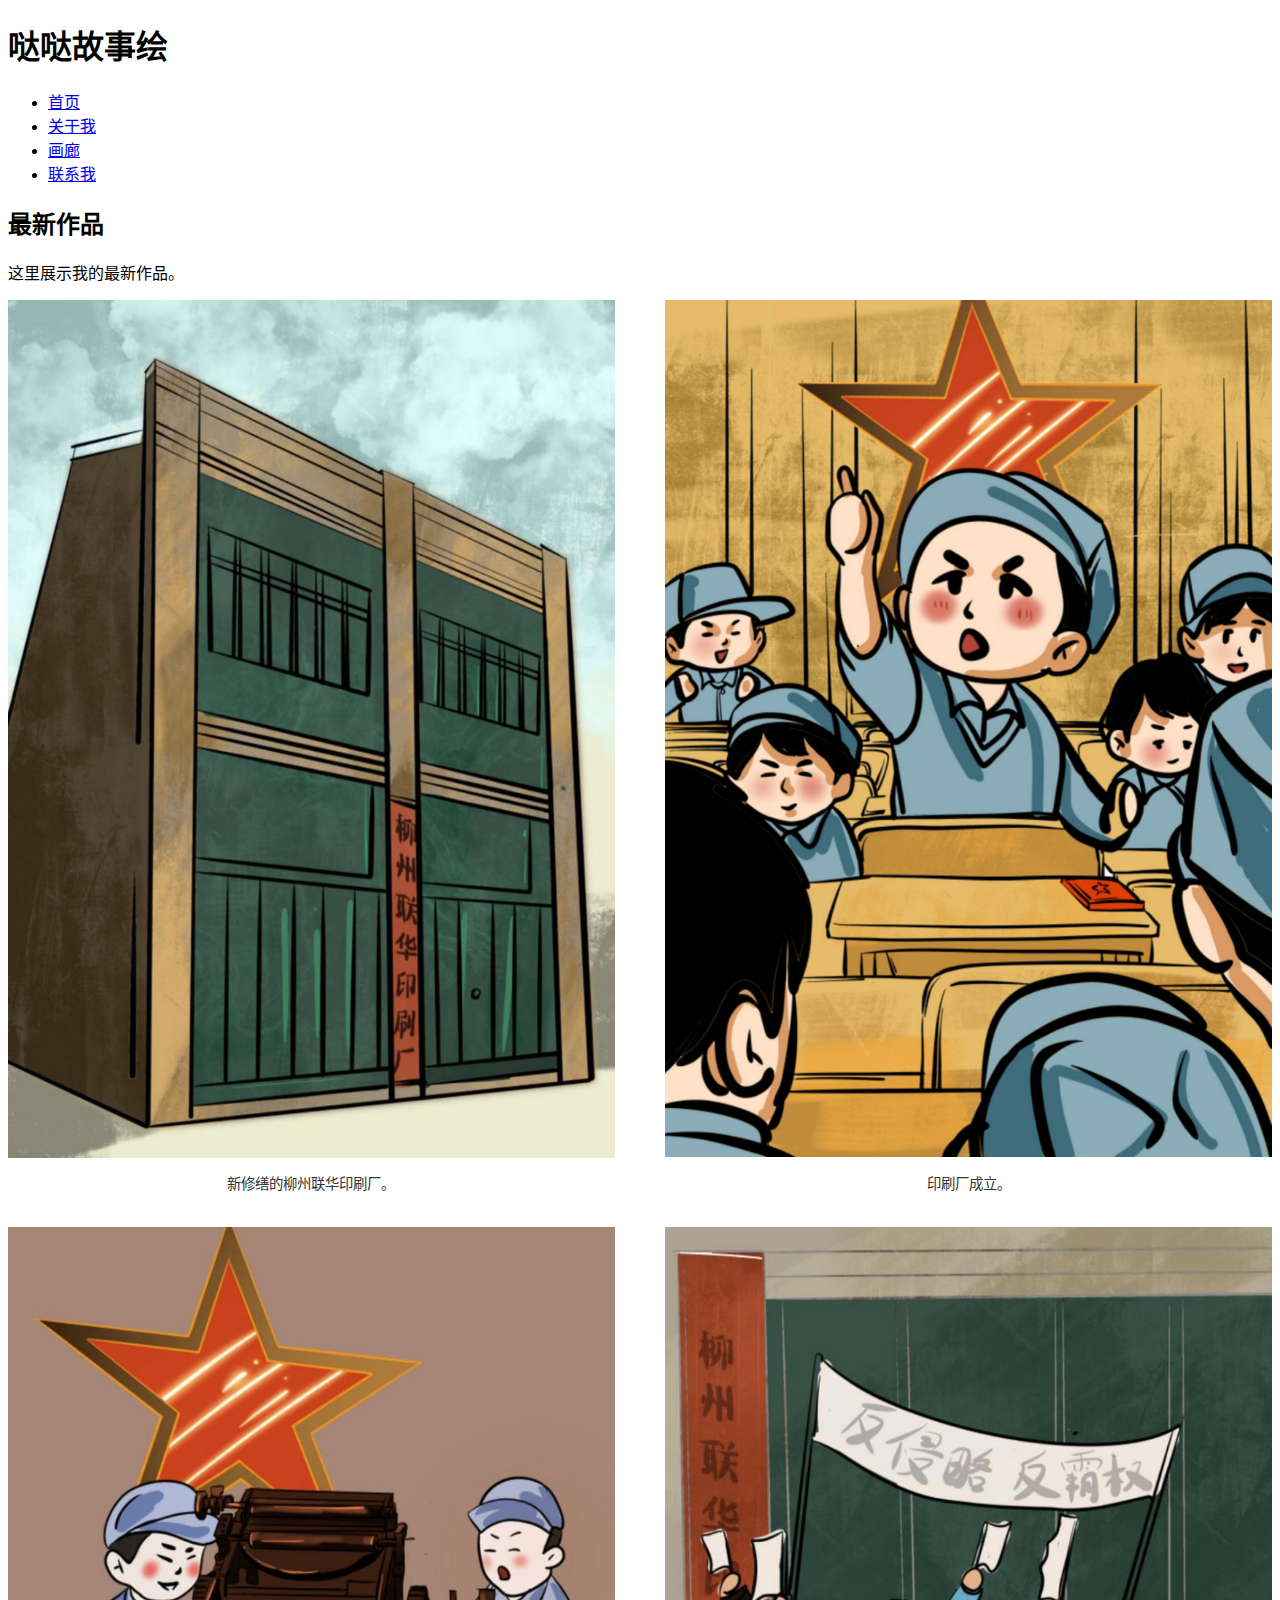
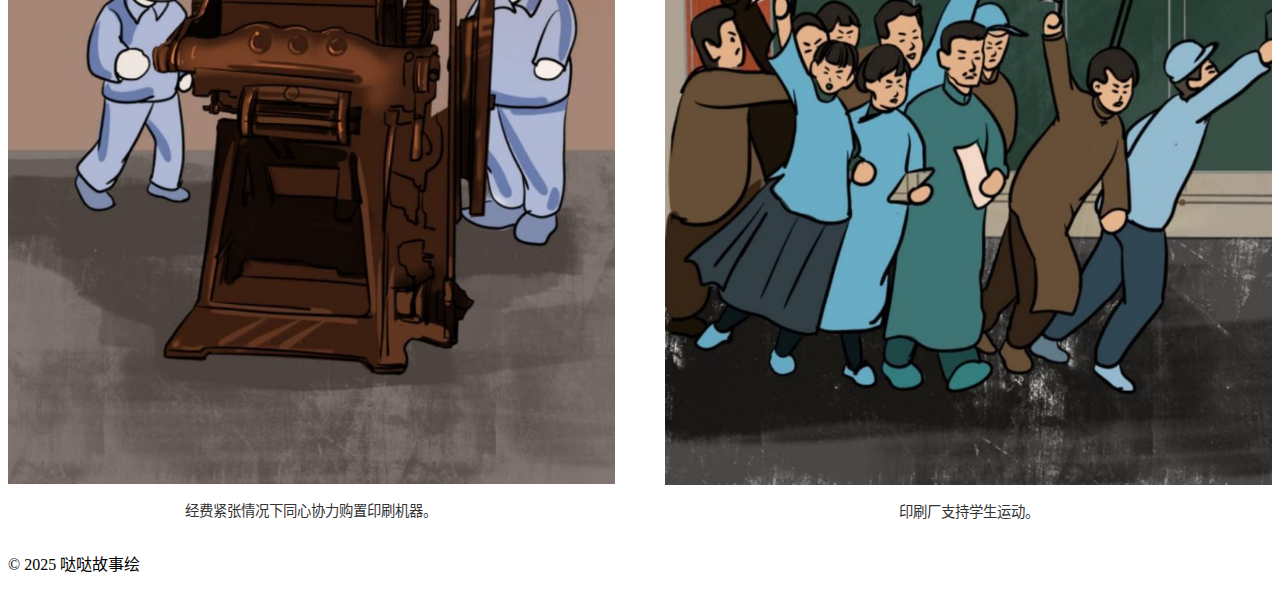
==== index.html @ 81250d8e "Update index.html" ====
<!DOCTYPE html>
<html lang="zh-CN">
<head>
    <meta charset="UTF-8">
    <meta name="viewport" content="width=device-width, initial-scale=1.0">
    <title>哒哒故事绘</title>
    <link rel="stylesheet" href="css/styles.css">
</head>
<body>
    <header>
        <h1>哒哒故事绘</h1>
        <nav>
            <ul>
                <li><a href="index.html">首页</a></li>
                <li><a href="about.html">关于我</a></li>
                <li><a href="gallery.html">画廊</a></li>
                <li><a href="contact.html">联系我</a></li>
            </ul>
        </nav>
    </header>
    <main>
        <section>
            <h2>最新作品</h2>
            <p>这里展示我的最新作品。</p>
            <div class="gallery">
                <div class="gallery-item">
                    <img src="images/图片1.jpg" alt="作品1">
                    <p>新修缮的柳州联华印刷厂。</p>
                </div>
                <div class="gallery-item">
                    <img src="images/图片2.png" alt="作品2">
                    <p>印刷厂成立。</p>
                </div>
                <div class="gallery-item">
                    <img src="images/图片3.jpg" alt="作品3">
                    <p>经费紧张情况下同心协力购置印刷机器。</p>
                </div>
                <div class="gallery-item">
                    <img src="images/图片4.jpg" alt="作品4">
                    <p>印刷厂支持学生运动。</p>
                </div>
            </div>
        </section>
    </main>
    <footer>
        <p>&copy; 2025 哒哒故事绘</p>
    </footer>
</body>
</html>
---- css/styles.css ----
/* 图片画廊布局 */
.gallery {
    display: flex;
    flex-wrap: wrap;
    justify-content: space-between;
    gap: 20px; /* 图片之间的间距 */
}

.gallery-item {
    width: 48%; /* 每个图片项占48%宽度，留出一些间距 */
    text-align: center; /* 文本居中对齐 */
}

.gallery-item img {
    width: 100%; /* 图片宽度自适应容器 */
    height: auto; /* 保持图片比例 */
    display: block;
    margin-bottom: 10px; /* 图片与介绍之间的间距 */
}

.gallery-item p {
    font-size: 0.9rem; /* 介绍文字大小 */
    color: #333; /* 介绍文字颜色 */
}
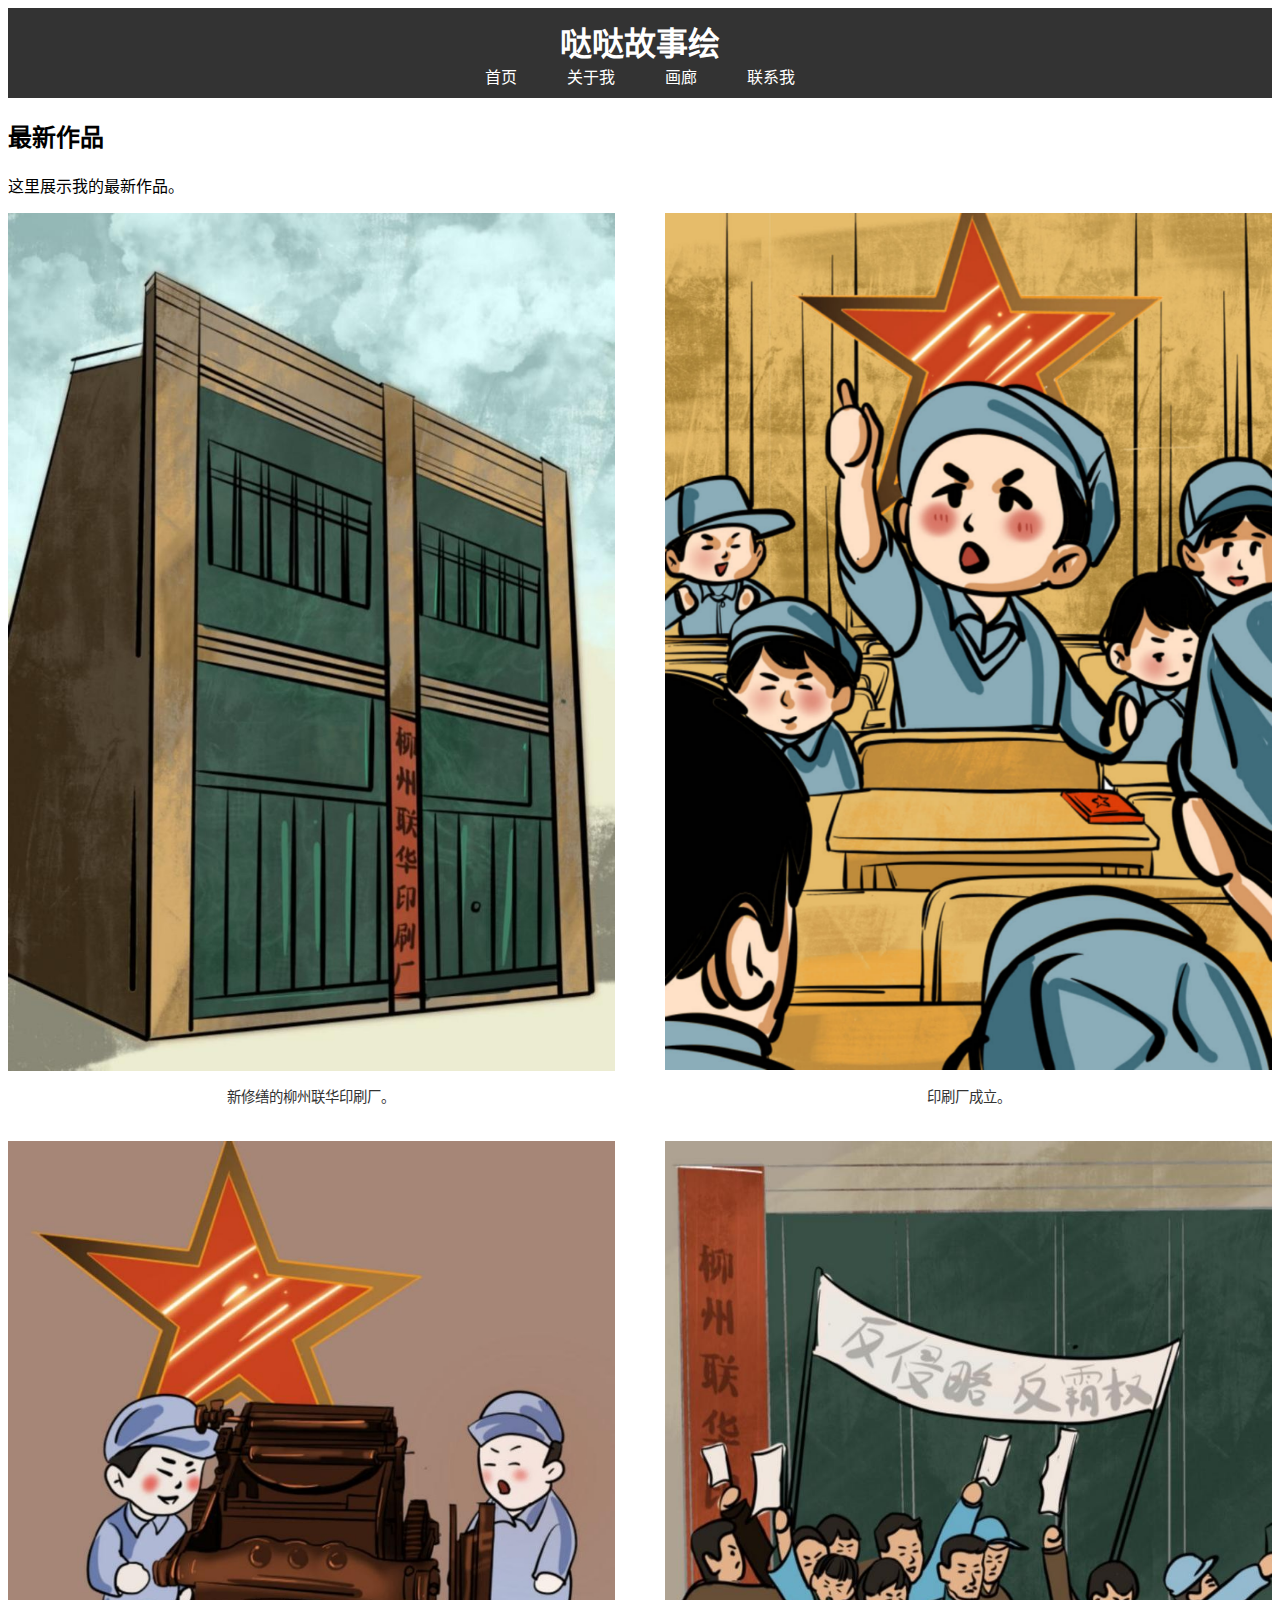
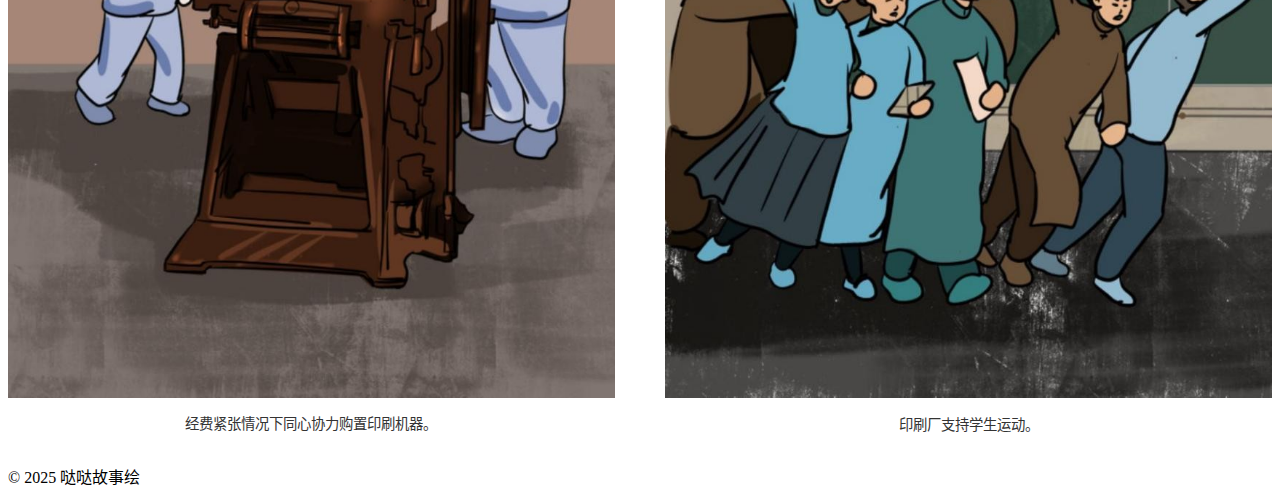
==== commit 4755404b: "Update index.html" ====
--- a/index.html
+++ b/index.html
@@ -8,15 +8,17 @@
 </head>
 <body>
     <header>
-        <h1>哒哒故事绘</h1>
-        <nav>
-            <ul>
-                <li><a href="index.html">首页</a></li>
-                <li><a href="about.html">关于我</a></li>
-                <li><a href="gallery.html">画廊</a></li>
-                <li><a href="contact.html">联系我</a></li>
-            </ul>
-        </nav>
+        <div class="container">
+            <h1>哒哒故事绘</h1>
+            <nav>
+                <ul>
+                    <li><a href="index.html">首页</a></li>
+                    <li><a href="about.html">关于我</a></li>
+                    <li><a href="gallery.html">画廊</a></li>
+                    <li><a href="contact.html">联系我</a></li>
+                </ul>
+            </nav>
+        </div>
     </header>
     <main>
         <section>
--- a/css/styles.css
+++ b/css/styles.css
@@ -1,24 +1,62 @@
-/* 图片画廊布局 */
+/* 导航栏美化 */
+header {
+    background-color: #333; /* 导航栏背景颜色 */
+    color: #fff; /* 文字颜色 */
+    padding: 10px 0;
+    text-align: center;
+}
+
+header h1 {
+    margin: 0;
+    font-size: 2rem; /* 标题字体大小 */
+}
+
+nav ul {
+    list-style: none; /* 去掉列表默认样式 */
+    padding: 0;
+    margin: 0;
+    display: flex;
+    justify-content: center; /* 水平居中 */
+    gap: 20px; /* 导航项之间的间距 */
+}
+
+nav ul li {
+    display: inline-block;
+}
+
+nav ul li a {
+    text-decoration: none; /* 去掉下划线 */
+    color: #fff; /* 导航文字颜色 */
+    font-size: 1rem; /* 导航文字大小 */
+    padding: 10px 15px; /* 内边距 */
+    transition: background-color 0.3s ease; /* 鼠标悬停效果 */
+}
+
+nav ul li a:hover {
+    background-color: #555; /* 鼠标悬停时的背景颜色 */
+}
+
+/* 图片画廊样式 */
 .gallery {
     display: flex;
     flex-wrap: wrap;
     justify-content: space-between;
-    gap: 20px; /* 图片之间的间距 */
+    gap: 20px;
 }
 
 .gallery-item {
-    width: 48%; /* 每个图片项占48%宽度，留出一些间距 */
-    text-align: center; /* 文本居中对齐 */
+    width: 48%;
+    text-align: center;
 }
 
 .gallery-item img {
-    width: 100%; /* 图片宽度自适应容器 */
-    height: auto; /* 保持图片比例 */
+    width: 100%;
+    height: auto;
     display: block;
-    margin-bottom: 10px; /* 图片与介绍之间的间距 */
+    margin-bottom: 10px;
 }
 
 .gallery-item p {
-    font-size: 0.9rem; /* 介绍文字大小 */
-    color: #333; /* 介绍文字颜色 */
+    font-size: 0.9rem;
+    color: #333;
 }
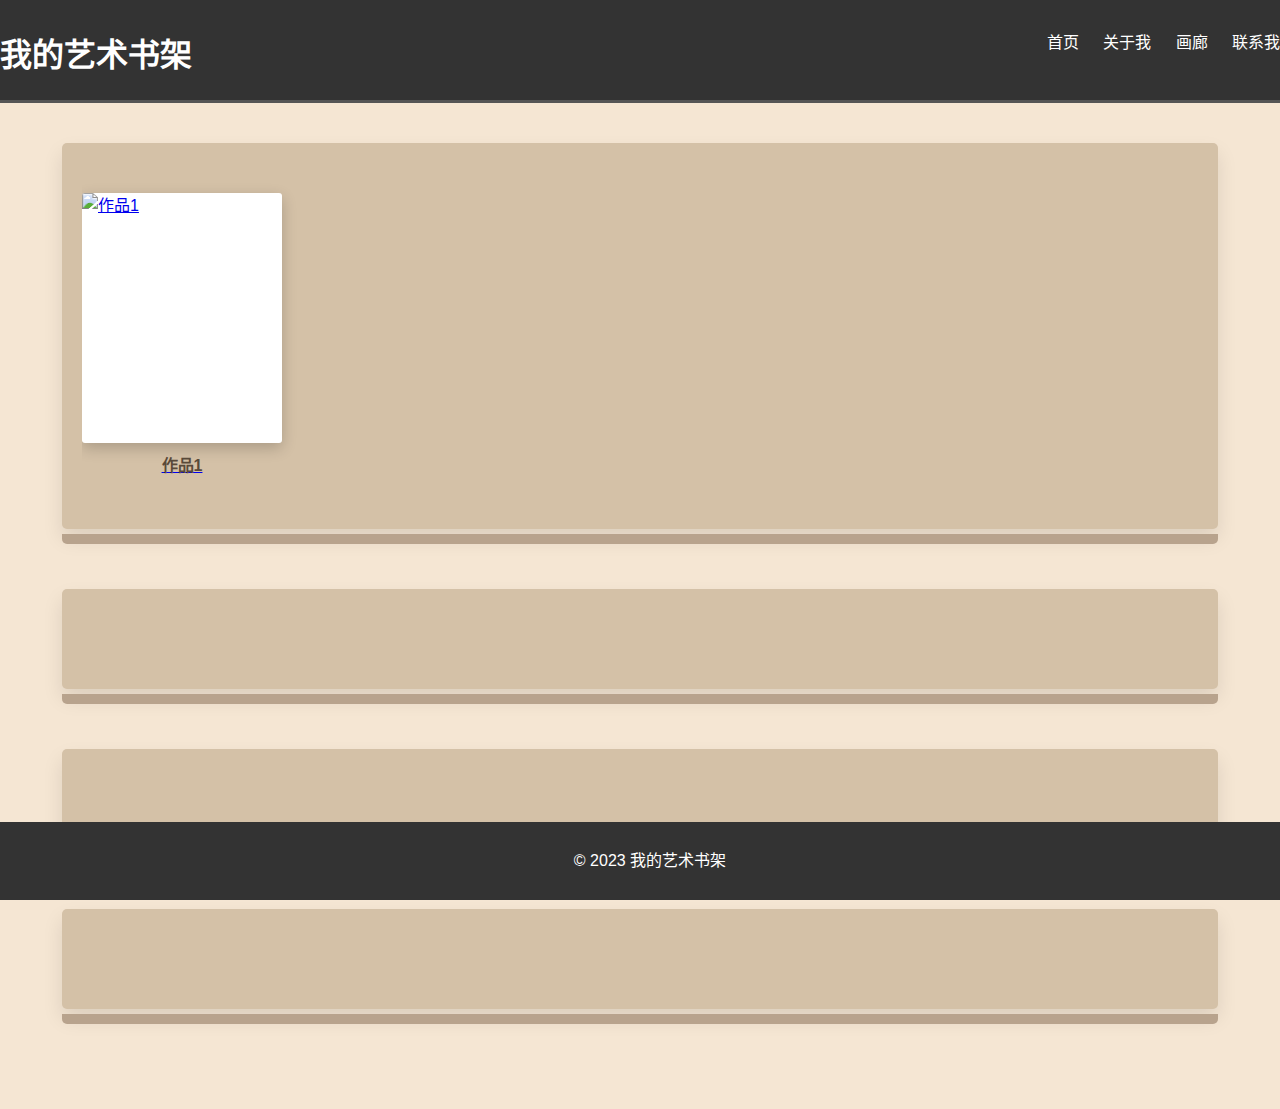
==== commit 707a92a5: "Update index.html" ====
--- a/index.html
+++ b/index.html
@@ -3,49 +3,139 @@
 <head>
     <meta charset="UTF-8">
     <meta name="viewport" content="width=device-width, initial-scale=1.0">
-    <title>哒哒故事绘</title>
+    <title>我的艺术书架</title>
     <link rel="stylesheet" href="css/styles.css">
+    <style>
+        /* 新增书架样式 */
+        .bookshelf {
+            background: #f5e6d3;
+            padding: 40px 20px;
+            min-height: 100vh;
+        }
+
+        .shelf {
+            position: relative;
+            margin: 0 auto 60px;
+            width: 90%;
+            padding: 30px 20px;
+            background: #d4c1a7;
+            border-radius: 5px;
+            box-shadow: 0 10px 20px rgba(0,0,0,0.1);
+        }
+
+        .shelf::after {
+            content: '';
+            position: absolute;
+            bottom: -15px;
+            left: 0;
+            width: 100%;
+            height: 10px;
+            background: #b8a38d;
+            border-radius: 0 0 5px 5px;
+        }
+
+        .book-row {
+            display: flex;
+            gap: 30px;
+            overflow-x: auto;
+            padding: 20px 0;
+        }
+
+        .book-item {
+            flex: 0 0 200px;
+            transition: transform 0.3s ease;
+            cursor: pointer;
+        }
+
+        .book-item:hover {
+            transform: translateY(-10px);
+        }
+
+        .book-cover {
+            width: 100%;
+            height: 250px;
+            background: #fff;
+            border-radius: 3px;
+            box-shadow: 0 5px 15px rgba(0,0,0,0.2);
+            overflow: hidden;
+            position: relative;
+        }
+
+        .book-cover img {
+            width: 100%;
+            height: 100%;
+            object-fit: cover;
+            transition: transform 0.3s ease;
+        }
+
+        .book-title {
+            text-align: center;
+            margin-top: 10px;
+            color: #5a4a3a;
+            font-weight: 600;
+        }
+
+        /* 导航栏保持不变 */
+        header {
+            position: relative;
+            z-index: 100;
+        }
+    </style>
 </head>
 <body>
     <header>
-        <div class="container">
-            <h1>哒哒故事绘</h1>
-            <nav>
-                <ul>
-                    <li><a href="index.html">首页</a></li>
-                    <li><a href="about.html">关于我</a></li>
-                    <li><a href="gallery.html">画廊</a></li>
-                    <li><a href="contact.html">联系我</a></li>
-                </ul>
-            </nav>
+        <h1>我的艺术书架</h1>
+        <nav>
+            <ul>
+                <li><a href="index.html">首页</a></li>
+                <li><a href="about.html">关于我</a></li>
+                <li><a href="gallery.html">画廊</a></li>
+                <li><a href="contact.html">联系我</a></li>
+            </ul>
+        </nav>
+    </header>
+    
+    <div class="bookshelf">
+        <!-- 第1层 -->
+        <div class="shelf">
+            <div class="book-row">
+                <!-- 重复这个book-item结构添加更多作品 -->
+                <div class="book-item">
+                    <a href="artwork1.html" target="_blank">
+                        <div class="book-cover">
+                            <img src="images/placeholder1.jpg" alt="作品1">
+                        </div>
+                        <div class="book-title">作品1</div>
+                    </a>
+                </div>
+                <!-- 添加更多作品 -->
+            </div>
         </div>
-    </header>
-    <main>
-        <section>
-            <h2>最新作品</h2>
-            <p>这里展示我的最新作品。</p>
-            <div class="gallery">
-                <div class="gallery-item">
-                    <img src="images/图片1.jpg" alt="作品1">
-                    <p>新修缮的柳州联华印刷厂。</p>
-                </div>
-                <div class="gallery-item">
-                    <img src="images/图片2.png" alt="作品2">
-                    <p>印刷厂成立。</p>
-                </div>
-                <div class="gallery-item">
-                    <img src="images/图片3.jpg" alt="作品3">
-                    <p>经费紧张情况下同心协力购置印刷机器。</p>
-                </div>
-                <div class="gallery-item">
-                    <img src="images/图片4.jpg" alt="作品4">
-                    <p>印刷厂支持学生运动。</p>
-                </div>
+
+        <!-- 第2层 -->
+        <div class="shelf">
+            <div class="book-row">
+                <!-- 内容结构同上 -->
             </div>
-        </section>
-    </main>
+        </div>
+
+        <!-- 第3层 -->
+        <div class="shelf">
+            <div class="book-row">
+                <!-- 内容结构同上 -->
+            </div>
+        </div>
+
+        <!-- 第4层 -->
+        <div class="shelf">
+            <div class="book-row">
+                <!-- 内容结构同上 -->
+            </div>
+        </div>
+    </div>
+
     <footer>
-        <p>&copy; 2025 哒哒故事绘</p>
+        <p>&copy; 2023 我的艺术书架</p>
     </footer>
 </body>
 </html>
--- a/css/styles.css
+++ b/css/styles.css
@@ -1,39 +1,54 @@
-/* 导航栏美化 */
+/* 全局样式 */
+body {
+    font-family: Arial, sans-serif;
+    margin: 0;
+    padding: 0;
+    line-height: 1.6;
+}
+
+.container {
+    width: 80%;
+    margin: auto;
+    overflow: hidden;
+}
+
 header {
-    background-color: #333; /* 导航栏背景颜色 */
-    color: #fff; /* 文字颜色 */
-    padding: 10px 0;
-    text-align: center;
+    background: #333;
+    color: #fff;
+    padding-top: 30px;
+    min-height: 70px;
+    border-bottom: #555 3px solid;
 }
 
 header h1 {
+    float: left;
     margin: 0;
-    font-size: 2rem; /* 标题字体大小 */
 }
 
-nav ul {
-    list-style: none; /* 去掉列表默认样式 */
-    padding: 0;
-    margin: 0;
-    display: flex;
-    justify-content: center; /* 水平居中 */
-    gap: 20px; /* 导航项之间的间距 */
+header nav {
+    float: right;
 }
 
-nav ul li {
-    display: inline-block;
+header nav ul {
+    list-style: none;
+    margin: 0;
+    padding: 0;
 }
 
-nav ul li a {
-    text-decoration: none; /* 去掉下划线 */
-    color: #fff; /* 导航文字颜色 */
-    font-size: 1rem; /* 导航文字大小 */
-    padding: 10px 15px; /* 内边距 */
-    transition: background-color 0.3s ease; /* 鼠标悬停效果 */
+header nav ul li {
+    display: inline-block;
+    margin-left: 20px;
 }
 
-nav ul li a:hover {
-    background-color: #555; /* 鼠标悬停时的背景颜色 */
+header nav ul li a {
+    color: #fff;
+    text-decoration: none;
+    text-transform: uppercase;
+    font-size: 16px;
+}
+
+header nav ul li a:hover {
+    color: #ccc;
 }
 
 /* 图片画廊样式 */
@@ -42,6 +57,7 @@
     flex-wrap: wrap;
     justify-content: space-between;
     gap: 20px;
+    padding: 20px;
 }
 
 .gallery-item {
@@ -60,3 +76,14 @@
     font-size: 0.9rem;
     color: #333;
 }
+
+/* 页脚样式 */
+footer {
+    background: #333;
+    color: #fff;
+    text-align: center;
+    padding: 10px;
+    position: fixed;
+    width: 100%;
+    bottom: 0;
+}
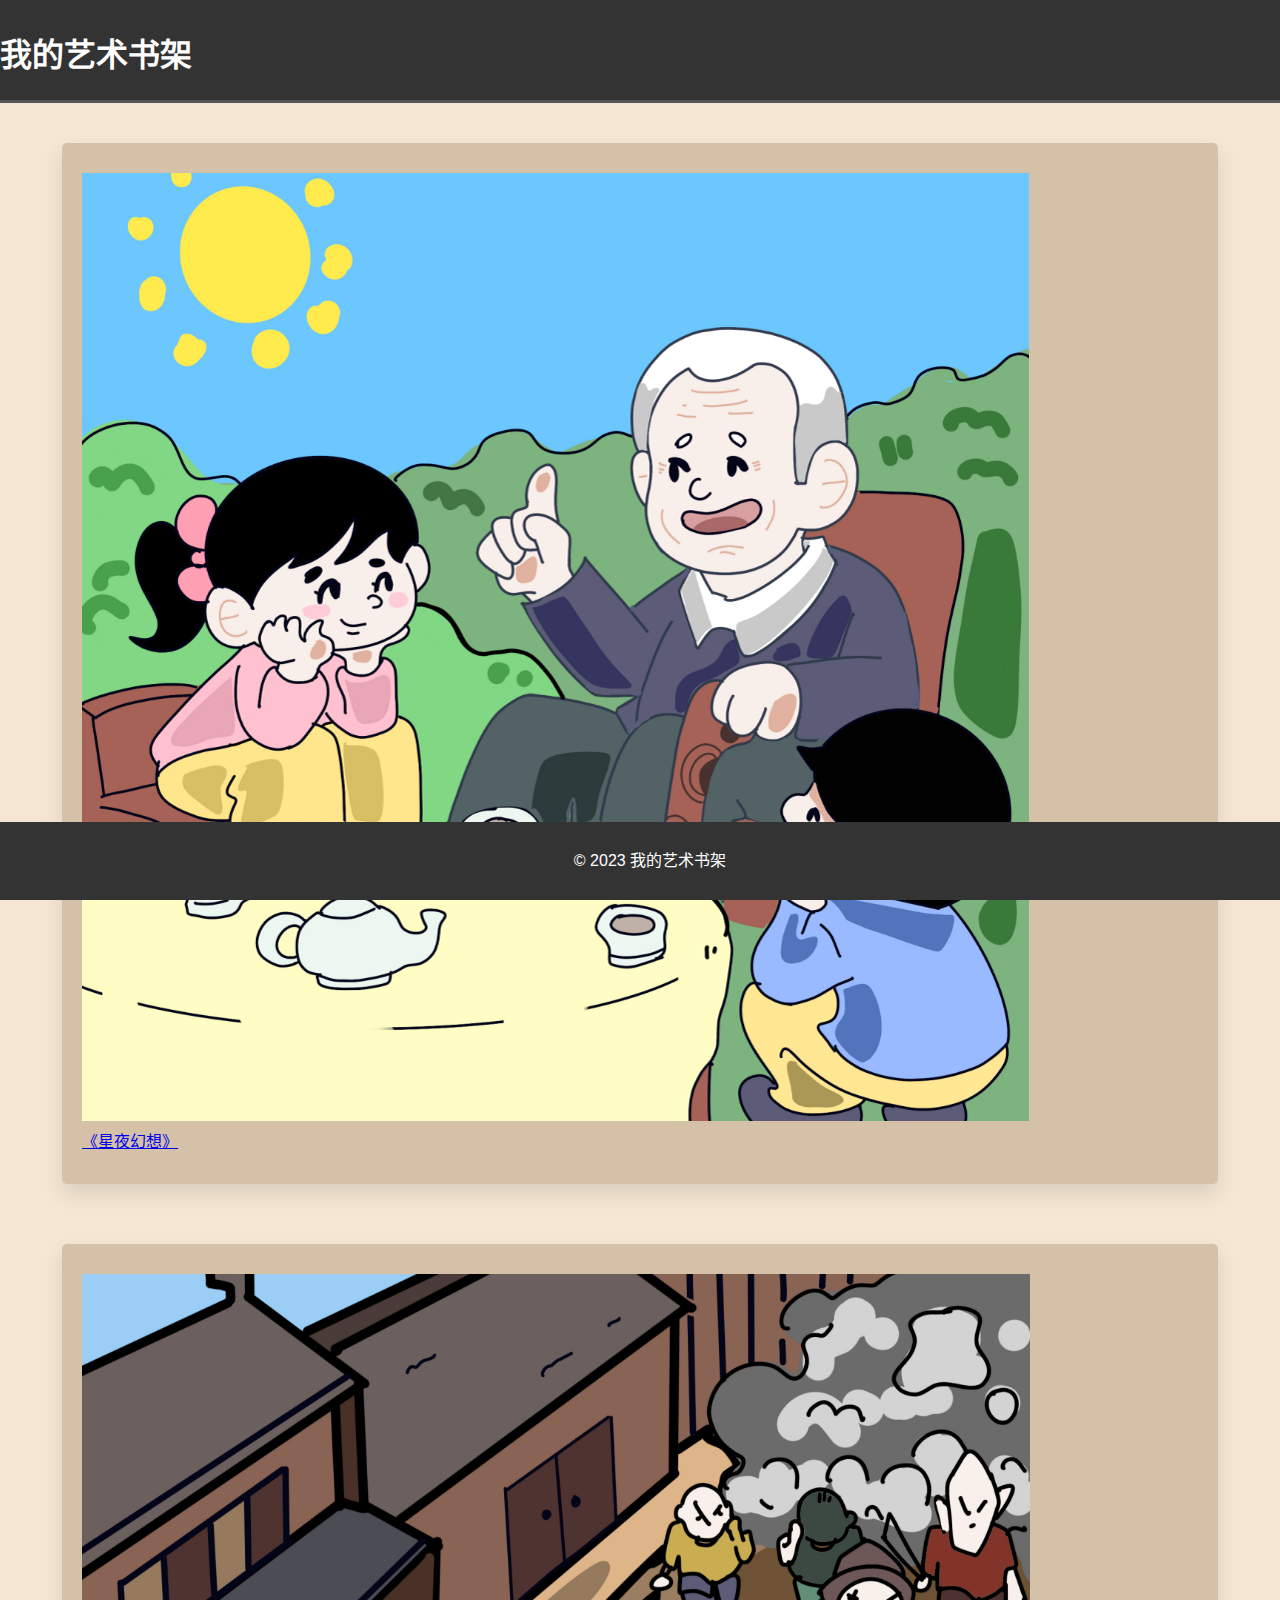
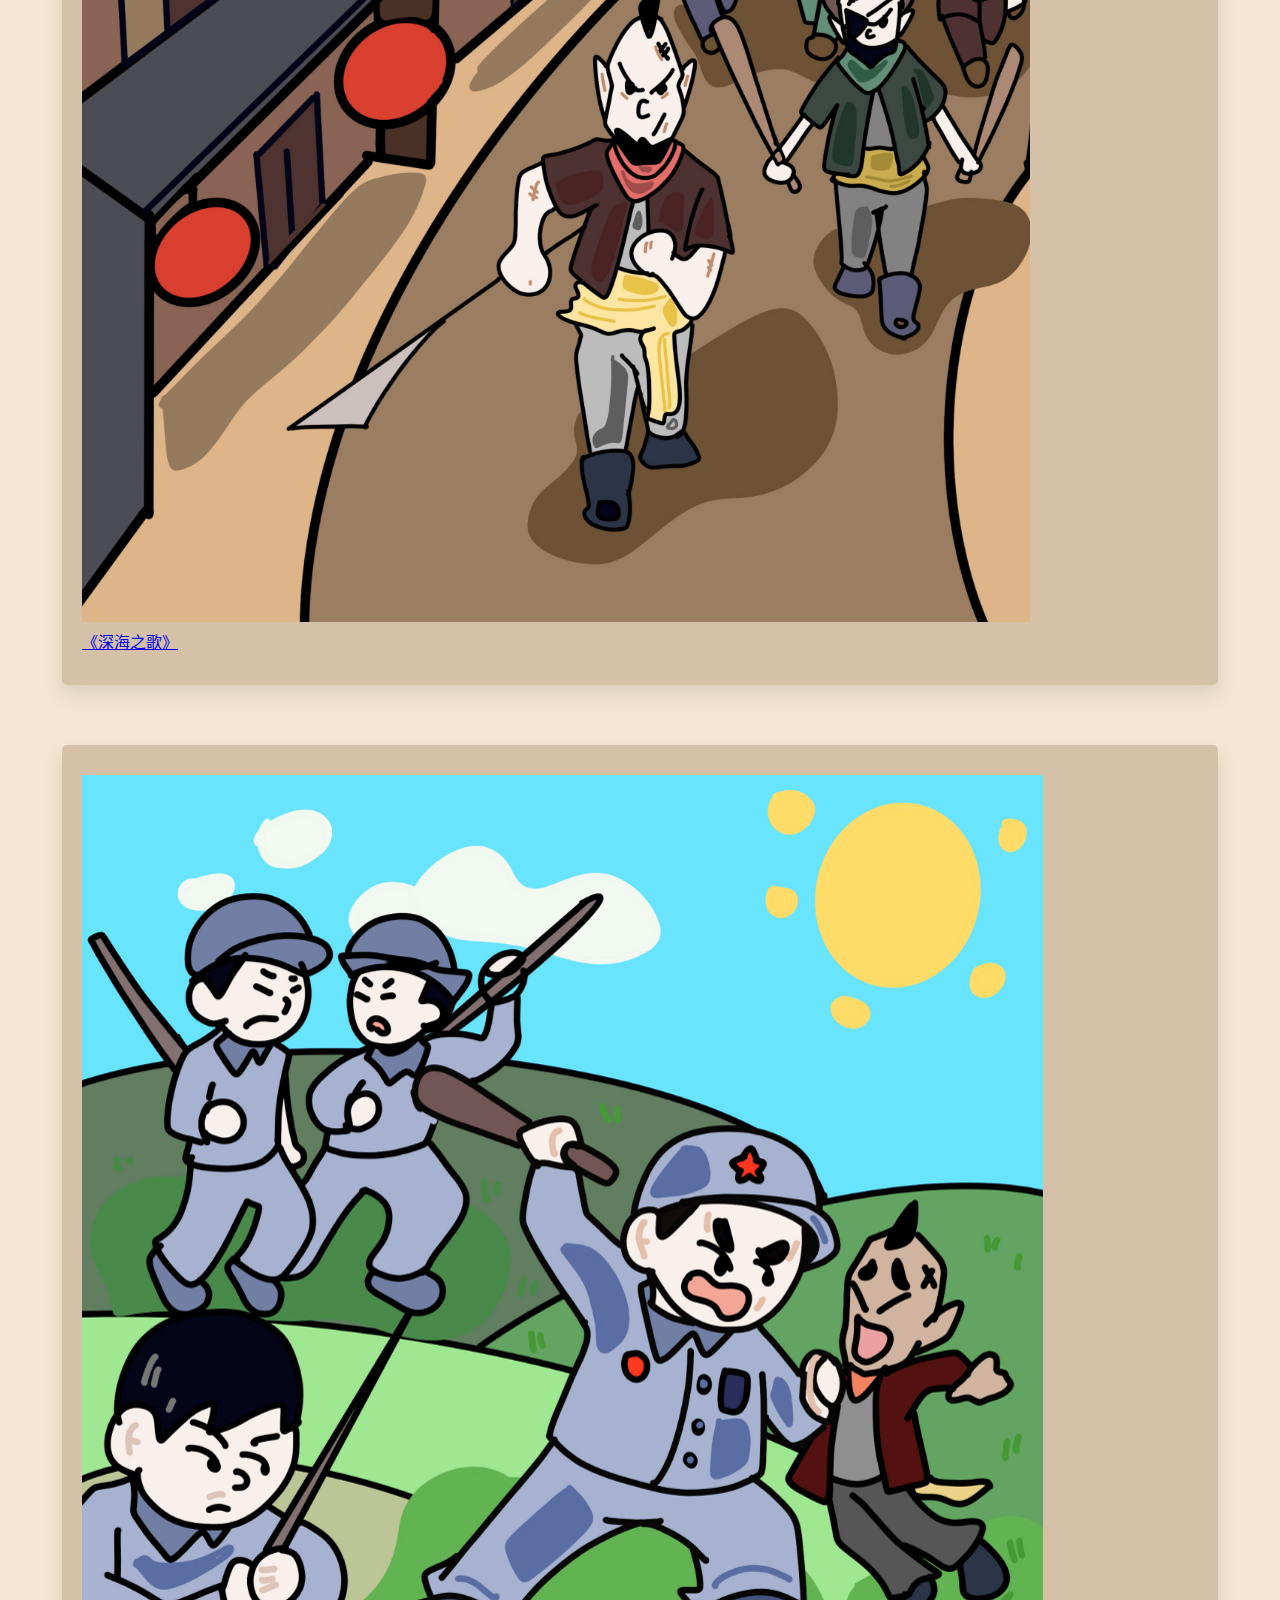
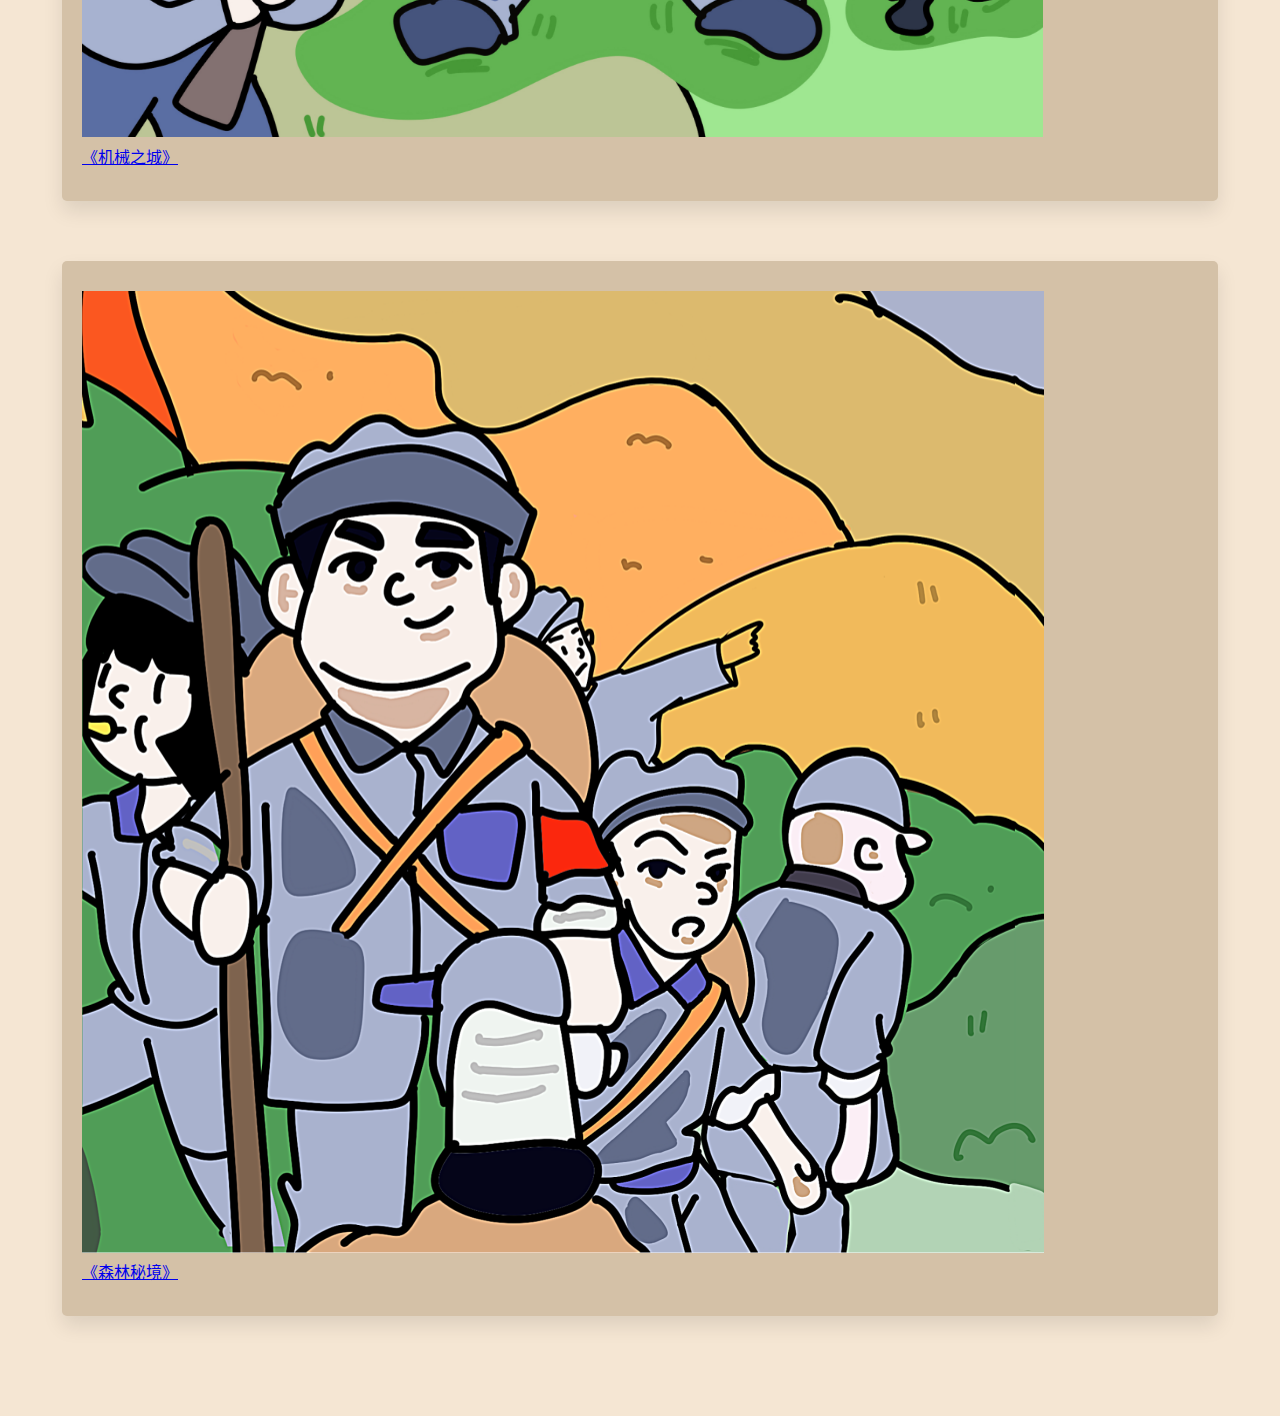
==== commit 4d56b378: "Update index.html" ====
--- a/index.html
+++ b/index.html
@@ -6,130 +6,73 @@
     <title>我的艺术书架</title>
     <link rel="stylesheet" href="css/styles.css">
     <style>
-        /* 新增书架样式 */
-        .bookshelf {
-            background: #f5e6d3;
-            padding: 40px 20px;
-            min-height: 100vh;
-        }
-
-        .shelf {
-            position: relative;
-            margin: 0 auto 60px;
-            width: 90%;
-            padding: 30px 20px;
-            background: #d4c1a7;
-            border-radius: 5px;
-            box-shadow: 0 10px 20px rgba(0,0,0,0.1);
-        }
-
-        .shelf::after {
-            content: '';
-            position: absolute;
-            bottom: -15px;
-            left: 0;
-            width: 100%;
-            height: 10px;
-            background: #b8a38d;
-            border-radius: 0 0 5px 5px;
-        }
-
-        .book-row {
-            display: flex;
-            gap: 30px;
-            overflow-x: auto;
-            padding: 20px 0;
-        }
-
-        .book-item {
-            flex: 0 0 200px;
-            transition: transform 0.3s ease;
-            cursor: pointer;
-        }
-
-        .book-item:hover {
-            transform: translateY(-10px);
-        }
-
-        .book-cover {
-            width: 100%;
-            height: 250px;
-            background: #fff;
-            border-radius: 3px;
-            box-shadow: 0 5px 15px rgba(0,0,0,0.2);
-            overflow: hidden;
-            position: relative;
-        }
-
-        .book-cover img {
-            width: 100%;
-            height: 100%;
-            object-fit: cover;
-            transition: transform 0.3s ease;
-        }
-
-        .book-title {
-            text-align: center;
-            margin-top: 10px;
-            color: #5a4a3a;
-            font-weight: 600;
-        }
-
-        /* 导航栏保持不变 */
-        header {
-            position: relative;
-            z-index: 100;
-        }
+        /* 书架样式保持不变 */
+        .bookshelf { background: #f5e6d3; padding: 40px 20px; min-height: 100vh; }
+        .shelf { position: relative; margin: 0 auto 60px; width: 90%; padding: 30px 20px;
+                background: #d4c1a7; border-radius: 5px; box-shadow: 0 10px 20px rgba(0,0,0,0.1); }
+        /* 其他样式保持不变... */
     </style>
 </head>
 <body>
     <header>
         <h1>我的艺术书架</h1>
-        <nav>
-            <ul>
-                <li><a href="index.html">首页</a></li>
-                <li><a href="about.html">关于我</a></li>
-                <li><a href="gallery.html">画廊</a></li>
-                <li><a href="contact.html">联系我</a></li>
-            </ul>
-        </nav>
+        <nav><!-- 导航栏保持不变 --></nav>
     </header>
     
     <div class="bookshelf">
-        <!-- 第1层 -->
+        <!-- 第1层 - 作品001 -->
         <div class="shelf">
             <div class="book-row">
-                <!-- 重复这个book-item结构添加更多作品 -->
                 <div class="book-item">
-                    <a href="artwork1.html" target="_blank">
+                    <a href="artwork-001.html" target="_blank">
                         <div class="book-cover">
-                            <img src="images/placeholder1.jpg" alt="作品1">
+                            <img src="images/001.png" alt="作品001">
                         </div>
-                        <div class="book-title">作品1</div>
+                        <div class="book-title">《星夜幻想》</div>
                     </a>
                 </div>
-                <!-- 添加更多作品 -->
             </div>
         </div>
 
-        <!-- 第2层 -->
+        <!-- 第2层 - 作品002 -->
         <div class="shelf">
             <div class="book-row">
-                <!-- 内容结构同上 -->
+                <div class="book-item">
+                    <a href="artwork-002.html" target="_blank">
+                        <div class="book-cover">
+                            <img src="images/002.png" alt="作品002">
+                        </div>
+                        <div class="book-title">《深海之歌》</div>
+                    </a>
+                </div>
             </div>
         </div>
 
-        <!-- 第3层 -->
+        <!-- 第3层 - 作品003 -->
         <div class="shelf">
             <div class="book-row">
-                <!-- 内容结构同上 -->
+                <div class="book-item">
+                    <a href="artwork-003.html" target="_blank">
+                        <div class="book-cover">
+                            <img src="images/003.png" alt="作品003">
+                        </div>
+                        <div class="book-title">《机械之城》</div>
+                    </a>
+                </div>
             </div>
         </div>
 
-        <!-- 第4层 -->
+        <!-- 第4层 - 作品004 -->
         <div class="shelf">
             <div class="book-row">
-                <!-- 内容结构同上 -->
+                <div class="book-item">
+                    <a href="artwork-004.html" target="_blank">
+                        <div class="book-cover">
+                            <img src="images/004.png" alt="作品004">
+                        </div>
+                        <div class="book-title">《森林秘境》</div>
+                    </a>
+                </div>
             </div>
         </div>
     </div>
--- a/css/styles.css
+++ b/css/styles.css
@@ -87,3 +87,19 @@
     width: 100%;
     bottom: 0;
 }
+/* 基础样式增强 */
+body {
+    background: #f5f0eb;
+    margin: 0;
+    font-family: 'Microsoft YaHei', sans-serif;
+}
+
+.book-row::-webkit-scrollbar {
+    height: 8px;
+    background: rgba(0,0,0,0.1);
+}
+
+.book-row::-webkit-scrollbar-thumb {
+    background: #b8a38d;
+    border-radius: 4px;
+}
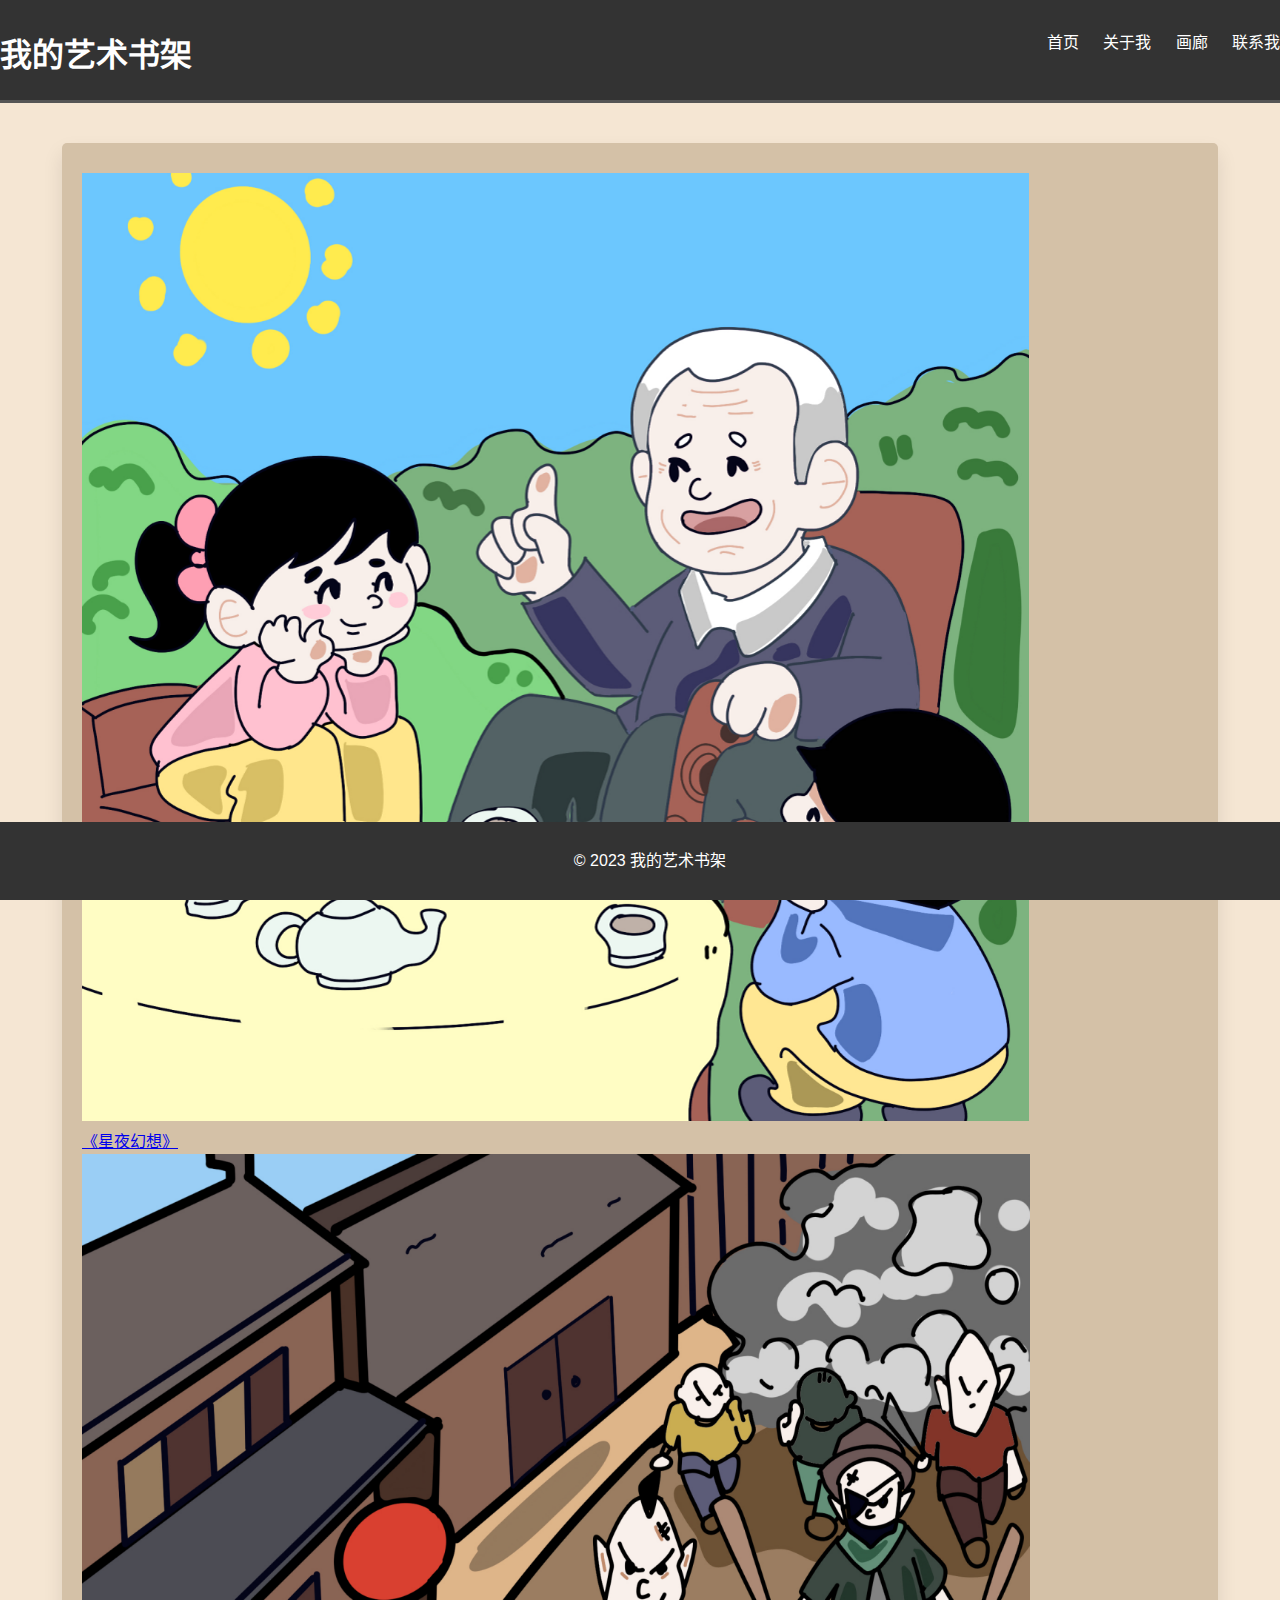
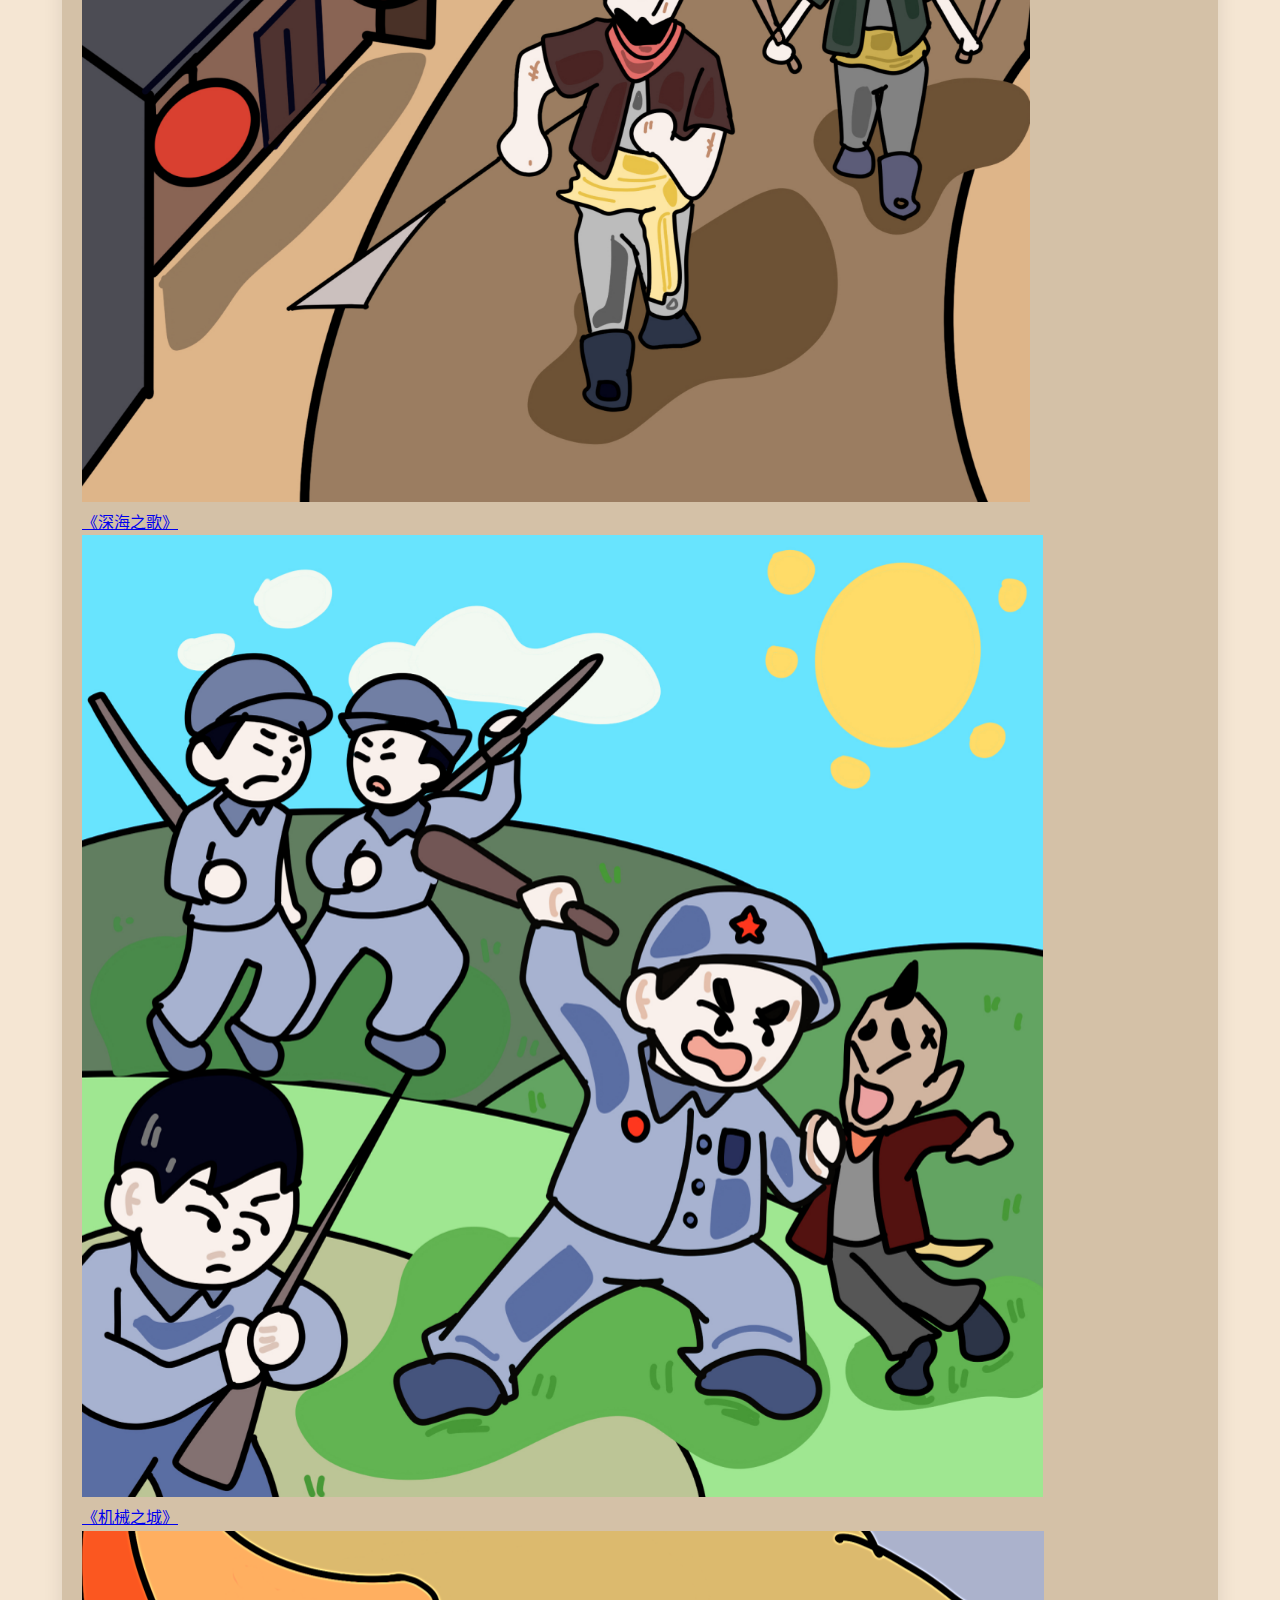
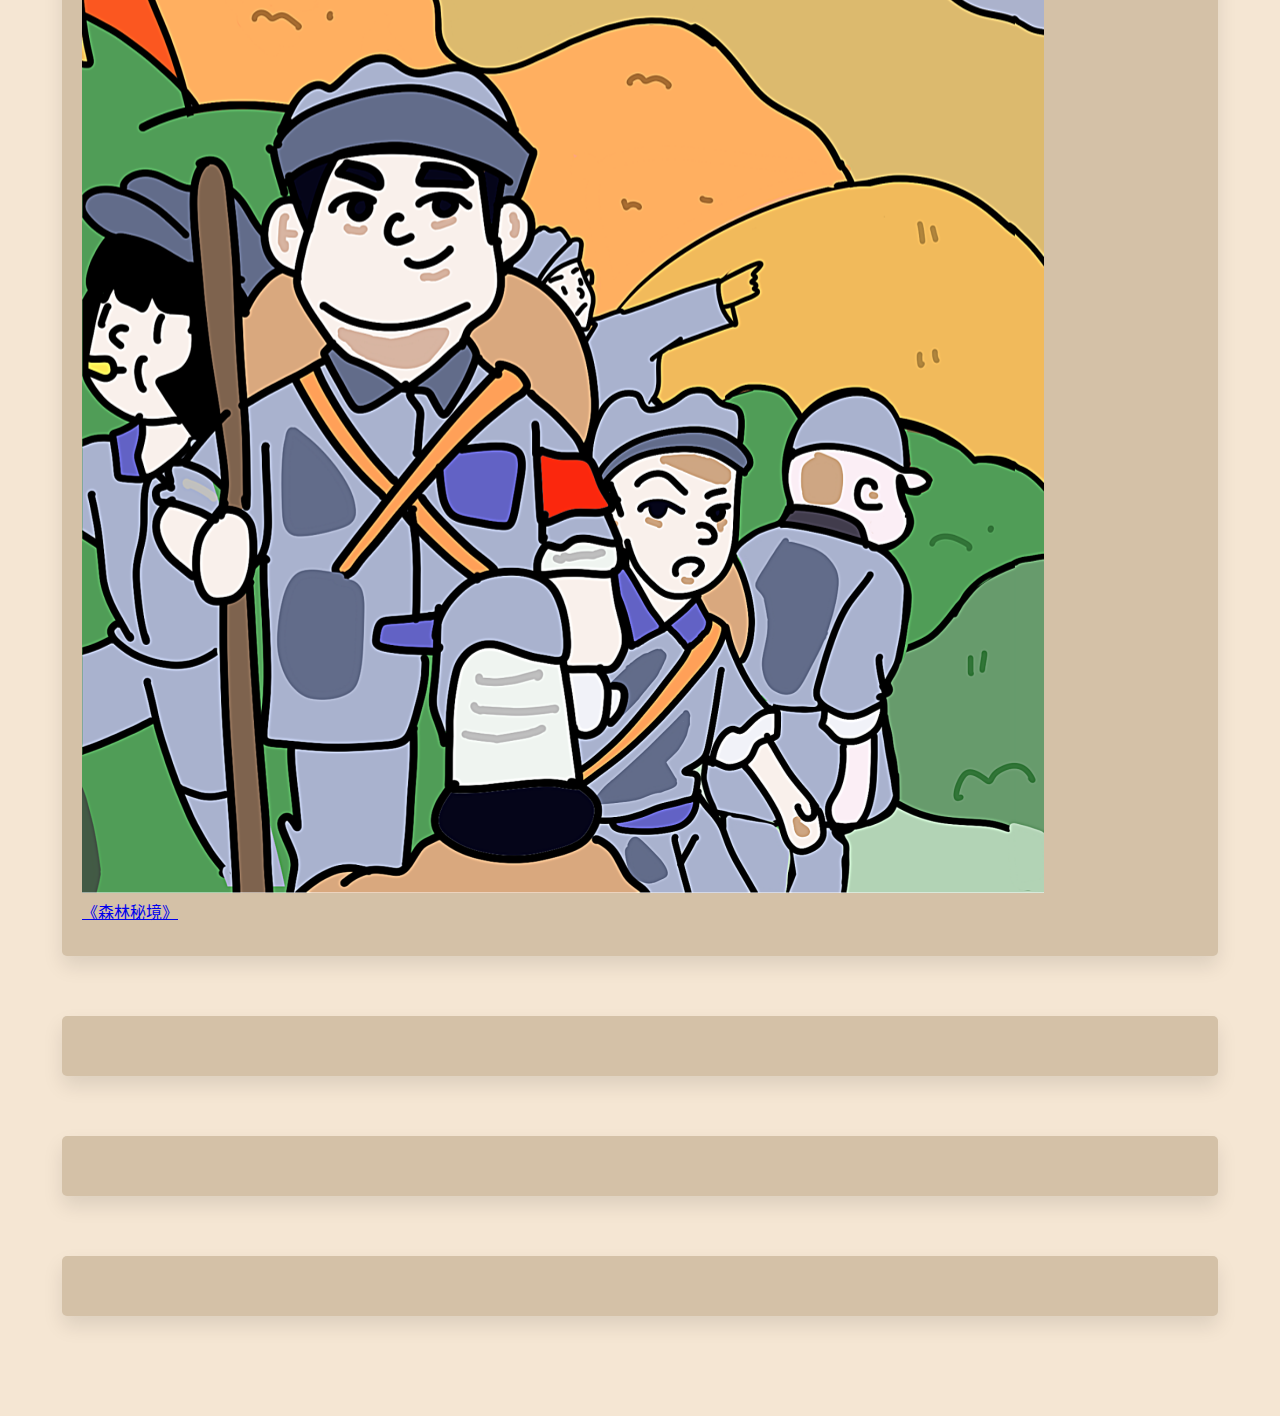
==== commit 181dc266: "Update index.html" ====
--- a/index.html
+++ b/index.html
@@ -16,63 +16,80 @@
 <body>
     <header>
         <h1>我的艺术书架</h1>
-        <nav><!-- 导航栏保持不变 --></nav>
+        <nav>
+            <ul>
+                <li><a href="index.html">首页</a></li>
+                <li><a href="about.html">关于我</a></li>
+                <li><a href="gallery.html">画廊</a></li>
+                <li><a href="contact.html">联系我</a></li>
+            </ul>
+        </nav>
     </header>
     
     <div class="bookshelf">
-        <!-- 第1层 - 作品001 -->
+        <!-- 第一层 - 所有四幅作品 -->
         <div class="shelf">
             <div class="book-row">
+                <!-- 作品001 -->
                 <div class="book-item">
                     <a href="artwork-001.html" target="_blank">
                         <div class="book-cover">
-                            <img src="images/001.png" alt="作品001">
+                            <img src="images/001.png" alt="星夜幻想">
                         </div>
                         <div class="book-title">《星夜幻想》</div>
+                    </a>
+                </div>
+
+                <!-- 作品002 -->
+                <div class="book-item">
+                    <a href="artwork-002.html" target="_blank">
+                        <div class="book-cover">
+                            <img src="images/002.png" alt="深海之歌">
+                        </div>
+                        <div class="book-title">《深海之歌》</div>
+                    </a>
+                </div>
+
+                <!-- 作品003 -->
+                <div class="book-item">
+                    <a href="artwork-003.html" target="_blank">
+                        <div class="book-cover">
+                            <img src="images/003.png" alt="机械之城">
+                        </div>
+                        <div class="book-title">《机械之城》</div>
+                    </a>
+                </div>
+
+                <!-- 作品004 -->
+                <div class="book-item">
+                    <a href="artwork-004.html" target="_blank">
+                        <div class="book-cover">
+                            <img src="images/004.png" alt="森林秘境">
+                        </div>
+                        <div class="book-title">《森林秘境》</div>
                     </a>
                 </div>
             </div>
         </div>
 
-        <!-- 第2层 - 作品002 -->
+        <!-- 第二层（待添加作品） -->
         <div class="shelf">
             <div class="book-row">
-                <div class="book-item">
-                    <a href="artwork-002.html" target="_blank">
-                        <div class="book-cover">
-                            <img src="images/002.png" alt="作品002">
-                        </div>
-                        <div class="book-title">《深海之歌》</div>
-                    </a>
-                </div>
+                <!-- 后续在此添加新作品 -->
             </div>
         </div>
 
-        <!-- 第3层 - 作品003 -->
+        <!-- 第三层（待添加作品） -->
         <div class="shelf">
             <div class="book-row">
-                <div class="book-item">
-                    <a href="artwork-003.html" target="_blank">
-                        <div class="book-cover">
-                            <img src="images/003.png" alt="作品003">
-                        </div>
-                        <div class="book-title">《机械之城》</div>
-                    </a>
-                </div>
+                <!-- 后续在此添加新作品 -->
             </div>
         </div>
 
-        <!-- 第4层 - 作品004 -->
+        <!-- 第四层（待添加作品） -->
         <div class="shelf">
             <div class="book-row">
-                <div class="book-item">
-                    <a href="artwork-004.html" target="_blank">
-                        <div class="book-cover">
-                            <img src="images/004.png" alt="作品004">
-                        </div>
-                        <div class="book-title">《森林秘境》</div>
-                    </a>
-                </div>
+                <!-- 后续在此添加新作品 -->
             </div>
         </div>
     </div>
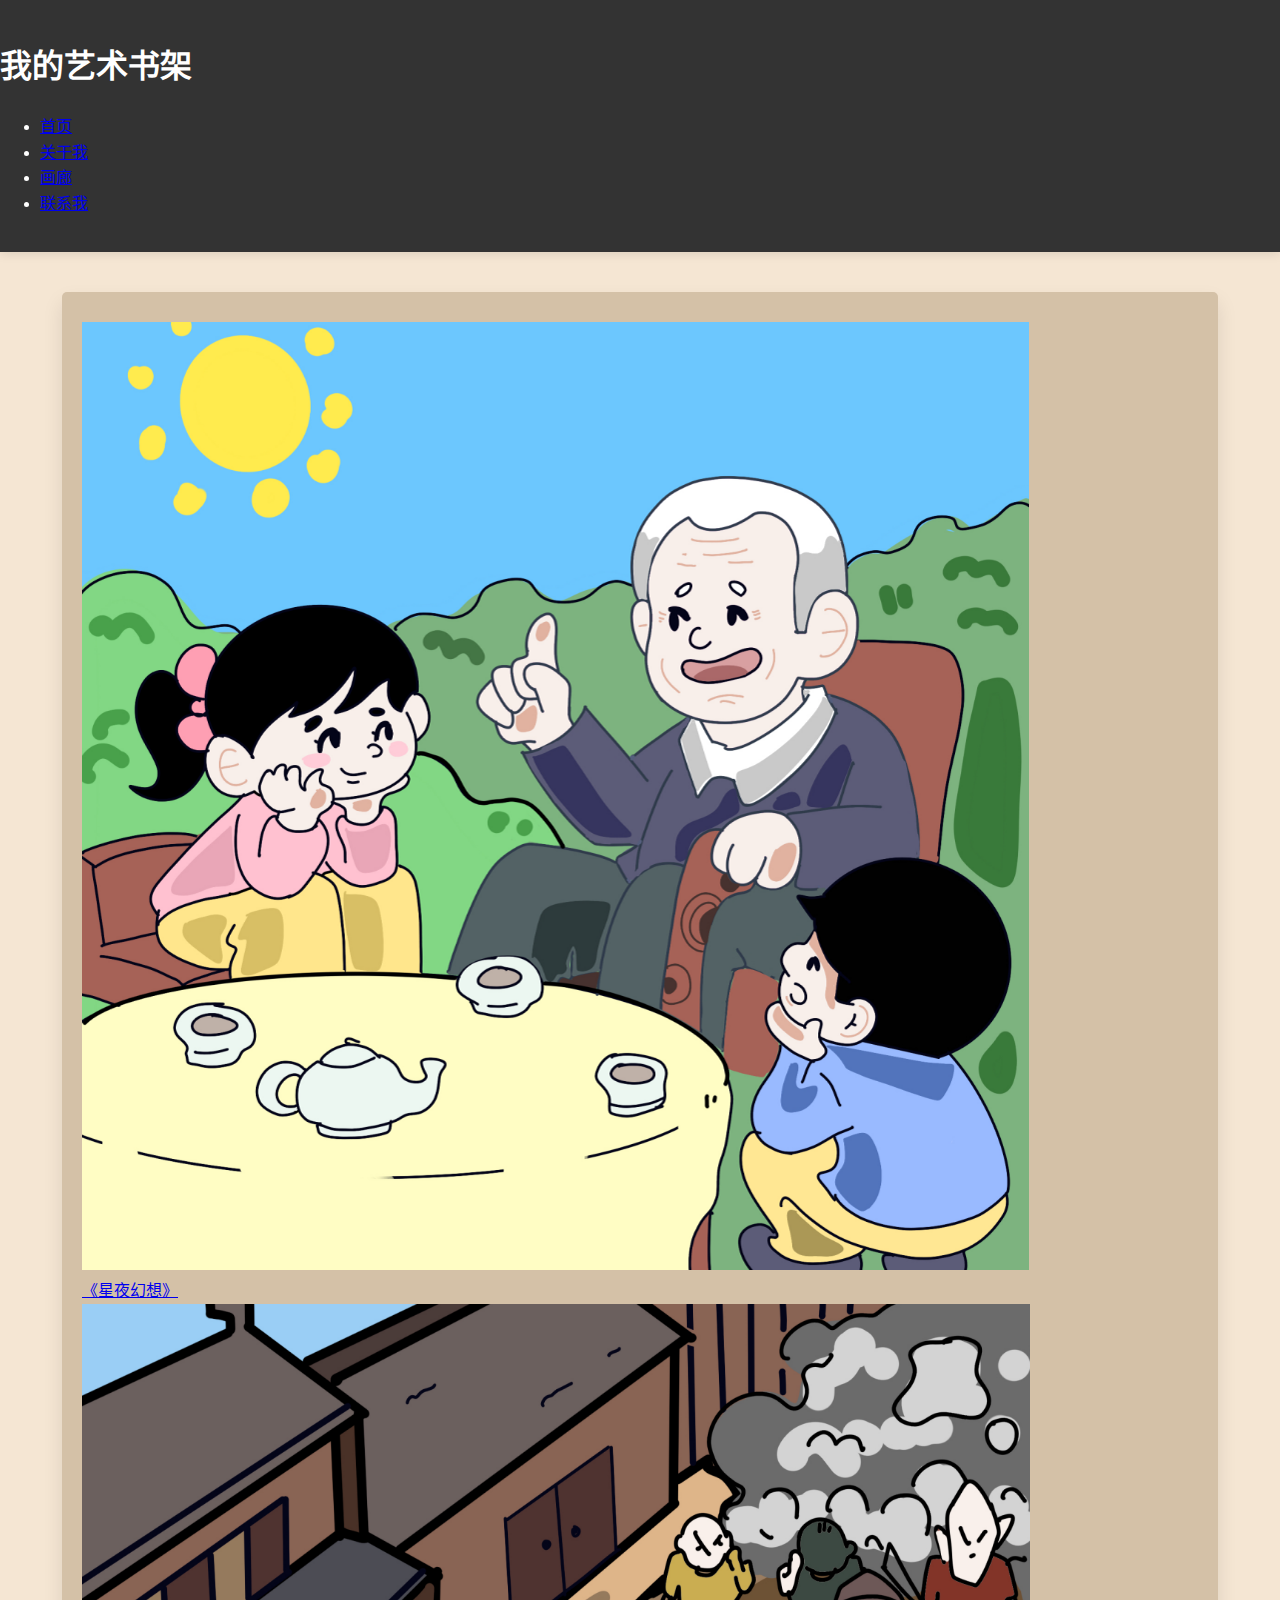
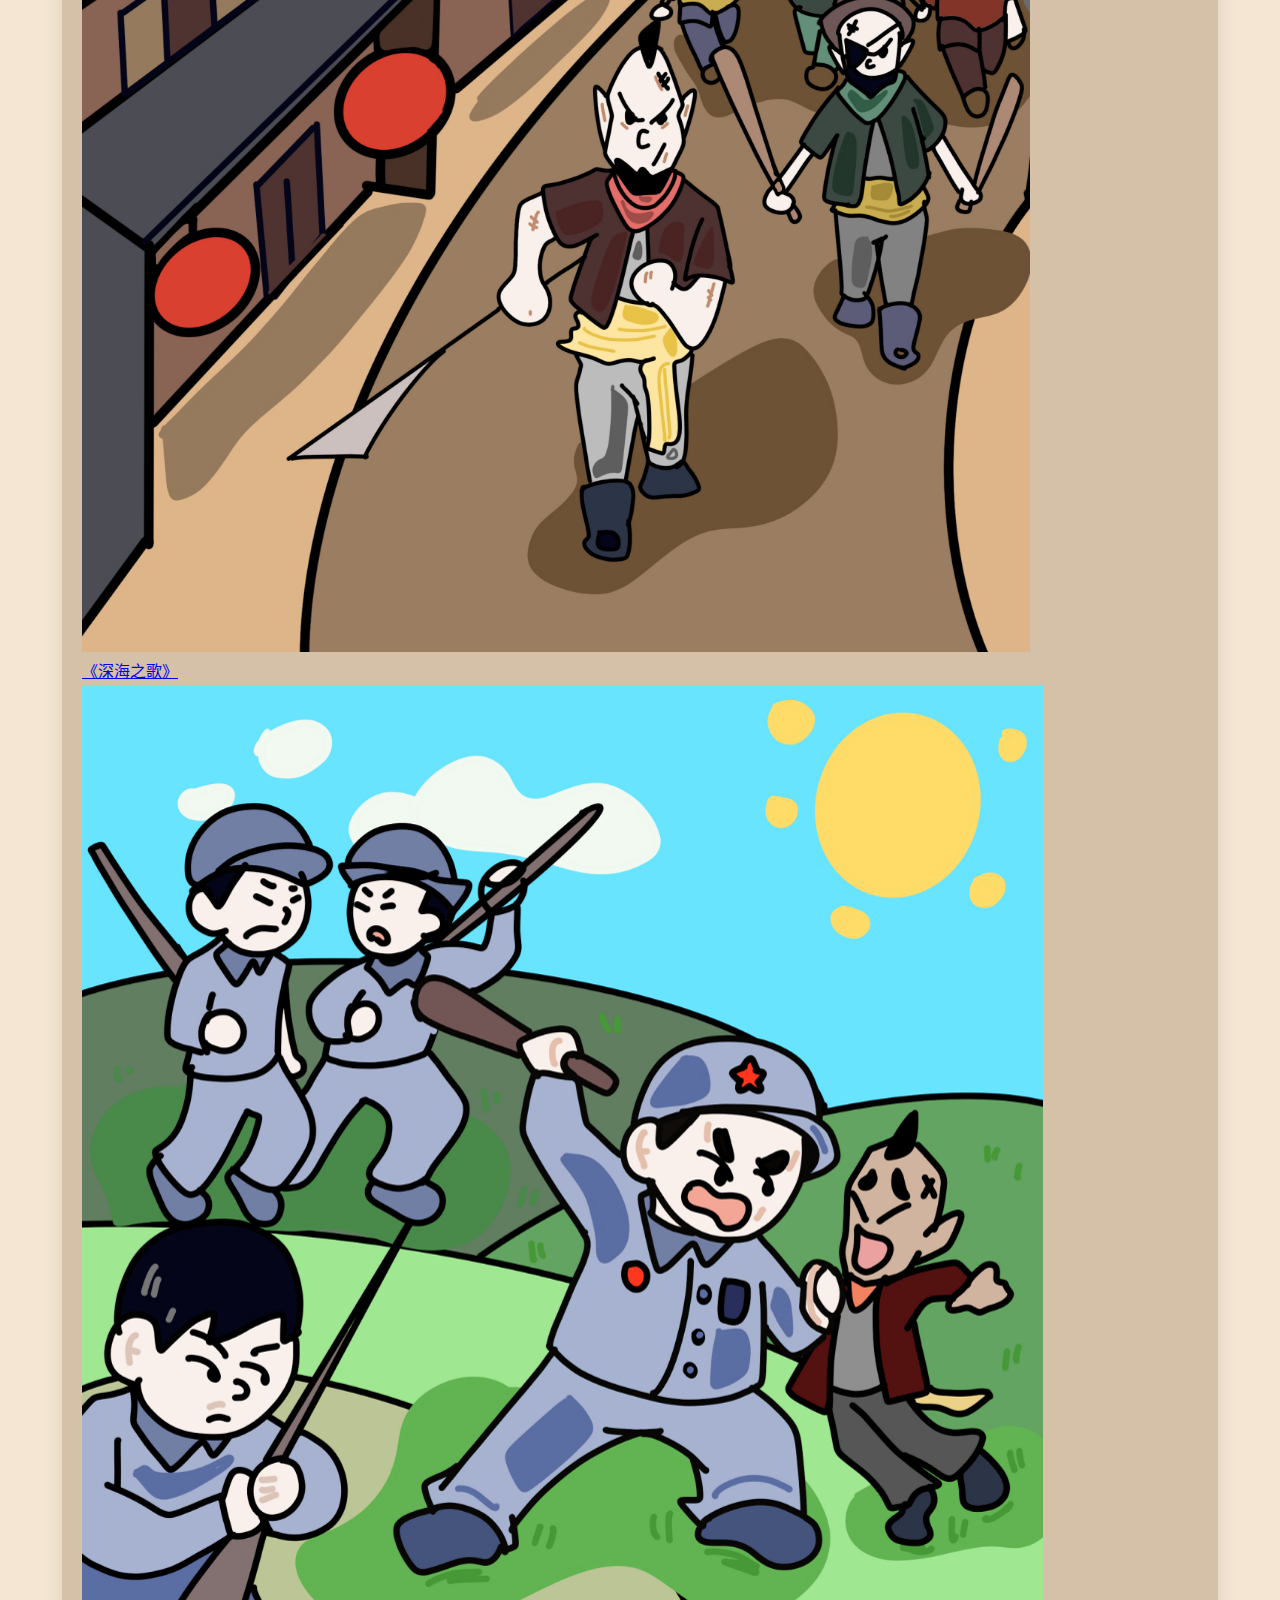
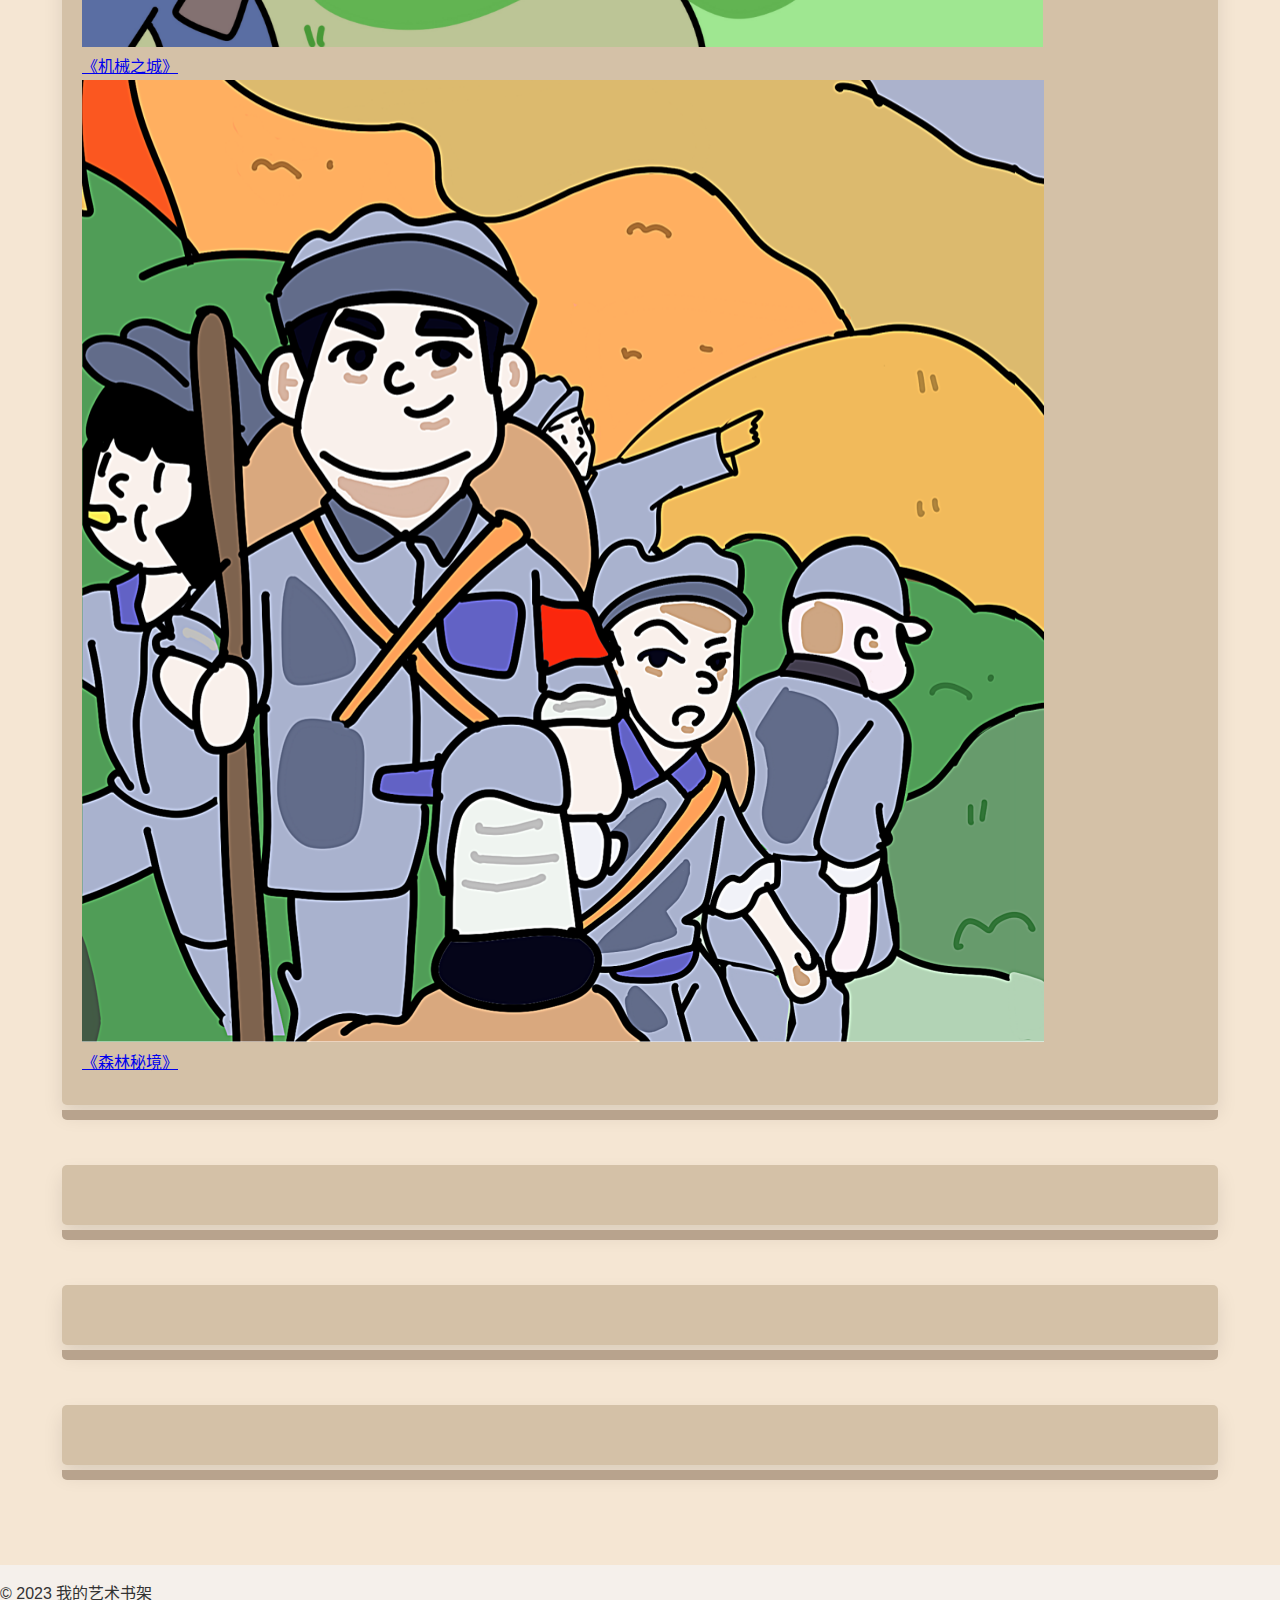
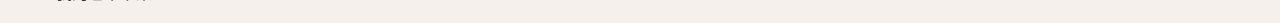
==== commit 52d7005c: "Update index.html" ====
--- a/index.html
+++ b/index.html
@@ -1,21 +1,37 @@
 <!DOCTYPE html>
 <html lang="zh-CN">
 <head>
-    <meta charset="UTF-8">
-    <meta name="viewport" content="width=device-width, initial-scale=1.0">
-    <title>我的艺术书架</title>
-    <link rel="stylesheet" href="css/styles.css">
+    <!-- 基本元数据 -->
+    <meta charset="UTF-8">  <!-- 设置字符编码为UTF-8 -->
+    <meta name="viewport" content="width=device-width, initial-scale=1.0">  <!-- 响应式视口设置 -->
+    <title>我的艺术书架</title>  <!-- 页面标题 -->
+    <link rel="stylesheet" href="css/styles.css">  <!-- 外部样式表链接 -->
     <style>
-        /* 书架样式保持不变 */
-        .bookshelf { background: #f5e6d3; padding: 40px 20px; min-height: 100vh; }
-        .shelf { position: relative; margin: 0 auto 60px; width: 90%; padding: 30px 20px;
-                background: #d4c1a7; border-radius: 5px; box-shadow: 0 10px 20px rgba(0,0,0,0.1); }
+        /* 书架容器样式 */
+        .bookshelf { 
+            background: #f5e6d3;  /* 背景颜色 */
+            padding: 40px 20px;  /* 内边距 */
+            min-height: 100vh;  /* 最小高度为视口高度 */
+        }
+        
+        /* 单个书架层样式 */
+        .shelf { 
+            position: relative;  /* 相对定位 */
+            margin: 0 auto 60px;  /* 外边距：上下0 左右自动 下60px */
+            width: 90%;  /* 宽度 */
+            padding: 30px 20px;  /* 内边距 */
+            background: #d4c1a7;  /* 背景色 */
+            border-radius: 5px;  /* 圆角 */
+            box-shadow: 0 10px 20px rgba(0,0,0,0.1);  /* 阴影效果 */
+        }
         /* 其他样式保持不变... */
     </style>
 </head>
 <body>
+    <!-- 页面头部 -->
     <header>
-        <h1>我的艺术书架</h1>
+        <h1>我的艺术书架</h1>  <!-- 主标题 -->
+        <!-- 导航菜单 -->
         <nav>
             <ul>
                 <li><a href="index.html">首页</a></li>
@@ -26,17 +42,19 @@
         </nav>
     </header>
     
+    <!-- 书架主体部分 -->
     <div class="bookshelf">
-        <!-- 第一层 - 所有四幅作品 -->
+        <!-- 第一层书架 - 展示所有四幅作品 -->
         <div class="shelf">
-            <div class="book-row">
+            <div class="book-row">  <!-- 书籍/作品行 -->
                 <!-- 作品001 -->
                 <div class="book-item">
-                    <a href="artwork-001.html" target="_blank">
+                    <!-- 修改了此处的链接指向GitHub页面 -->
+                    <a href="https://cysxfkldhmz.github.io/" target="_blank">
                         <div class="book-cover">
-                            <img src="images/001.png" alt="星夜幻想">
+                            <img src="images/001.png" alt="星夜幻想">  <!-- 作品图片 -->
                         </div>
-                        <div class="book-title">《星夜幻想》</div>
+                        <div class="book-title">《星夜幻想》</div>  <!-- 作品标题 -->
                     </a>
                 </div>
 
@@ -72,21 +90,21 @@
             </div>
         </div>
 
-        <!-- 第二层（待添加作品） -->
+        <!-- 第二层书架（预留位置，待添加作品） -->
         <div class="shelf">
             <div class="book-row">
                 <!-- 后续在此添加新作品 -->
             </div>
         </div>
 
-        <!-- 第三层（待添加作品） -->
+        <!-- 第三层书架（预留位置，待添加作品） -->
         <div class="shelf">
             <div class="book-row">
                 <!-- 后续在此添加新作品 -->
             </div>
         </div>
 
-        <!-- 第四层（待添加作品） -->
+        <!-- 第四层书架（预留位置，待添加作品） -->
         <div class="shelf">
             <div class="book-row">
                 <!-- 后续在此添加新作品 -->
@@ -94,8 +112,9 @@
         </div>
     </div>
 
+    <!-- 页面页脚 -->
     <footer>
-        <p>&copy; 2023 我的艺术书架</p>
+        <p>&copy; 2023 我的艺术书架</p>  <!-- 版权信息 -->
     </footer>
 </body>
 </html>
--- a/css/styles.css
+++ b/css/styles.css
@@ -1,105 +1,44 @@
 /* 全局样式 */
 body {
-    font-family: Arial, sans-serif;
-    margin: 0;
-    padding: 0;
-    line-height: 1.6;
+    font-family: 'Microsoft YaHei', Arial, sans-serif;  /* 字体设置 */
+    margin: 0;  /* 外边距归零 */
+    padding: 0;  /* 内边距归零 */
+    line-height: 1.6;  /* 行高 */
+    background: #f5f0eb;  /* 背景颜色 */
+    color: #333;  /* 文字颜色 */
 }
 
-.container {
-    width: 80%;
-    margin: auto;
-    overflow: hidden;
+/* 头部导航栏样式 */
+header {
+    background: #333;  /* 背景色 */
+    color: #fff;  /* 文字颜色 */
+    padding: 20px 0;  /* 内边距 */
+    position: relative;  /* 相对定位 */
+    z-index: 100;  /* 层叠顺序 */
+    box-shadow: 0 2px 10px rgba(0, 0, 0, 0.1);  /* 阴影效果 */
 }
 
-header {
-    background: #333;
-    color: #fff;
-    padding-top: 30px;
-    min-height: 70px;
-    border-bottom: #555 3px solid;
+/* 书架系统样式 */
+.shelf::after {
+    content: '';  /* 伪元素内容 */
+    position: absolute;  /* 绝对定位 */
+    bottom: -15px;  /* 距离底部位置 */
+    left: 0;  /* 左侧对齐 */
+    width: 100%;  /* 宽度100% */
+    height: 10px;  /* 高度 */
+    background: #b8a38d;  /* 背景色 */
+    border-radius: 0 0 5px 5px;  /* 底部圆角 */
 }
 
-header h1 {
-    float: left;
-    margin: 0;
+/* 书籍项悬停效果 */
+.book-item:hover {
+    transform: translateY(-10px);  /* 上移10像素 */
 }
 
-header nav {
-    float: right;
+/* 响应式设计 - 移动端适配 */
+@media (max-width: 768px) {
+    .container {
+        width: 95%;  /* 容器宽度调整 */
+    }
+    /* 其他移动端样式调整... */
 }
-
-header nav ul {
-    list-style: none;
-    margin: 0;
-    padding: 0;
-}
-
-header nav ul li {
-    display: inline-block;
-    margin-left: 20px;
-}
-
-header nav ul li a {
-    color: #fff;
-    text-decoration: none;
-    text-transform: uppercase;
-    font-size: 16px;
-}
-
-header nav ul li a:hover {
-    color: #ccc;
-}
-
-/* 图片画廊样式 */
-.gallery {
-    display: flex;
-    flex-wrap: wrap;
-    justify-content: space-between;
-    gap: 20px;
-    padding: 20px;
-}
-
-.gallery-item {
-    width: 48%;
-    text-align: center;
-}
-
-.gallery-item img {
-    width: 100%;
-    height: auto;
-    display: block;
-    margin-bottom: 10px;
-}
-
-.gallery-item p {
-    font-size: 0.9rem;
-    color: #333;
-}
-
-/* 页脚样式 */
-footer {
-    background: #333;
-    color: #fff;
-    text-align: center;
-    padding: 10px;
-    position: fixed;
-    width: 100%;
-    bottom: 0;
-}
-/* 基础样式增强 */
-body {
-    background: #f5f0eb;
-    margin: 0;
-    font-family: 'Microsoft YaHei', sans-serif;
-}
-
-.book-row::-webkit-scrollbar {
-    height: 8px;
-    background: rgba(0,0,0,0.1);
-}
-
-.book-row::-webkit-scrollbar-thumb {
-    background: #b8a38d;
-    border-radius: 4px;
-}
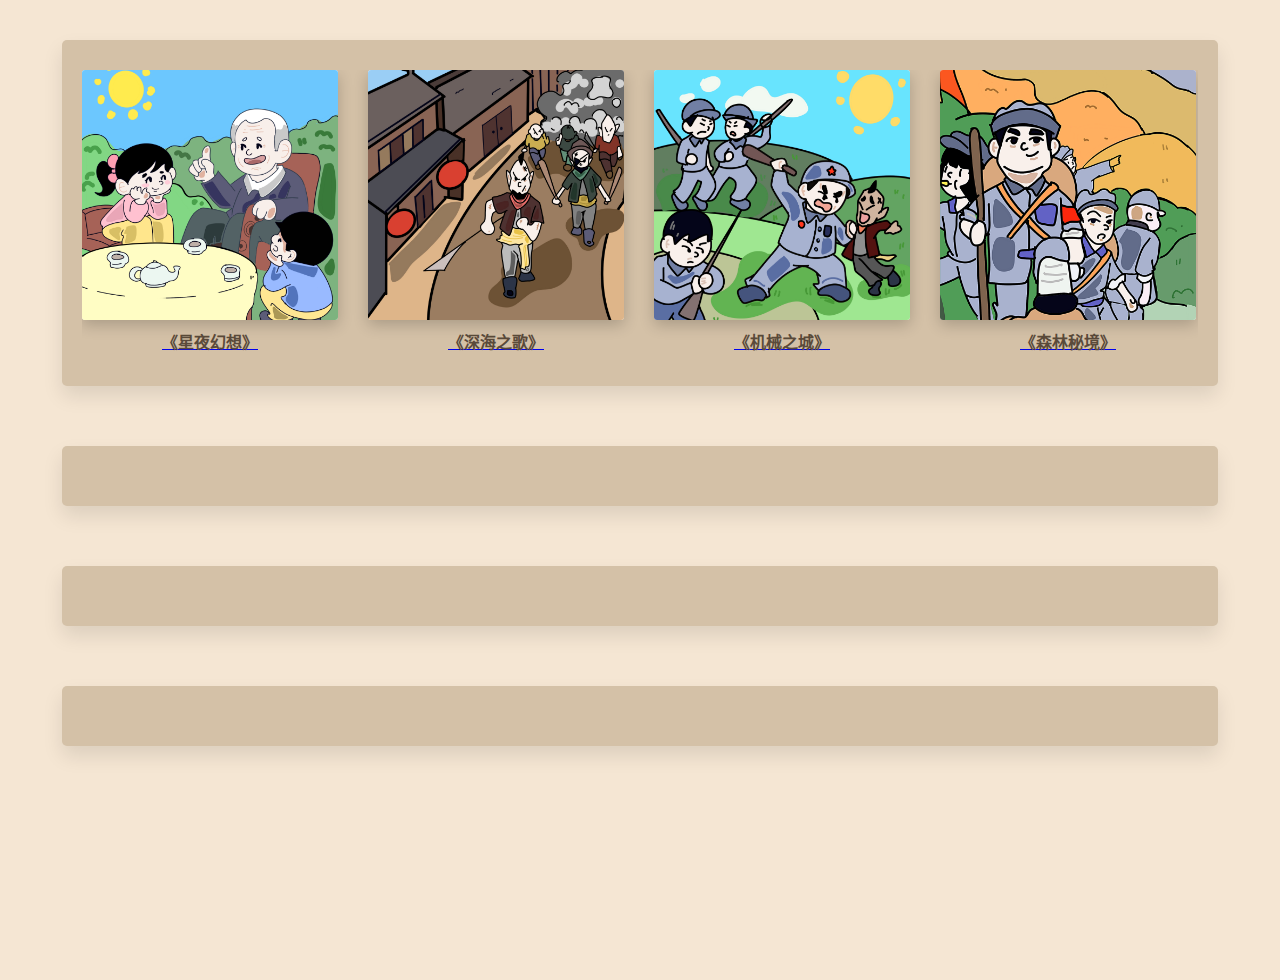
==== commit 68929f87: "Update index.html" ====
--- a/index.html
+++ b/index.html
@@ -1,60 +1,98 @@
 <!DOCTYPE html>
 <html lang="zh-CN">
 <head>
-    <!-- 基本元数据 -->
-    <meta charset="UTF-8">  <!-- 设置字符编码为UTF-8 -->
-    <meta name="viewport" content="width=device-width, initial-scale=1.0">  <!-- 响应式视口设置 -->
-    <title>我的艺术书架</title>  <!-- 页面标题 -->
-    <link rel="stylesheet" href="css/styles.css">  <!-- 外部样式表链接 -->
+    <meta charset="UTF-8">
+    <meta name="viewport" content="width=device-width, initial-scale=1.0">
+    <title>我的艺术书架</title>
     <style>
-        /* 书架容器样式 */
-        .bookshelf { 
-            background: #f5e6d3;  /* 背景颜色 */
-            padding: 40px 20px;  /* 内边距 */
-            min-height: 100vh;  /* 最小高度为视口高度 */
+        /* 全局样式 */
+        body {
+            font-family: 'Microsoft YaHei', Arial, sans-serif;
+            margin: 0;
+            padding: 0;
+            line-height: 1.6;
+            background: #f5f0eb;
+            color: #333;
         }
         
-        /* 单个书架层样式 */
-        .shelf { 
-            position: relative;  /* 相对定位 */
-            margin: 0 auto 60px;  /* 外边距：上下0 左右自动 下60px */
-            width: 90%;  /* 宽度 */
-            padding: 30px 20px;  /* 内边距 */
-            background: #d4c1a7;  /* 背景色 */
-            border-radius: 5px;  /* 圆角 */
-            box-shadow: 0 10px 20px rgba(0,0,0,0.1);  /* 阴影效果 */
+        /* 书架容器 */
+        .bookshelf {
+            background: #f5e6d3;
+            padding: 40px 20px;
+            min-height: 100vh;
         }
-        /* 其他样式保持不变... */
+        
+        /* 单个书架层 */
+        .shelf {
+            position: relative;
+            margin: 0 auto 60px;
+            width: 90%;
+            padding: 30px 20px;
+            background: #d4c1a7;
+            border-radius: 5px;
+            box-shadow: 0 10px 20px rgba(0,0,0,0.1);
+        }
+        
+        /* 书籍行 - 弹性布局不换行 */
+        .book-row {
+            display: flex;
+            flex-wrap: nowrap; /* 不换行 */
+            gap: 30px; /* 书籍间距 */
+            justify-content: flex-start; /* 左对齐 */
+            overflow-x: auto; /* 如果超出允许横向滚动 */
+        }
+        
+        /* 每本书籍项 - 固定宽度 */
+        .book-item {
+            flex: 0 0 calc(25% - 23px); /* 每行正好4本，考虑gap间距 */
+            min-width: 200px; /* 最小宽度 */
+            transition: transform 0.3s ease;
+            cursor: pointer;
+        }
+        
+        .book-item:hover {
+            transform: translateY(-10px);
+        }
+        
+        /* 书籍封面样式 */
+        .book-cover {
+            width: 100%;
+            height: 250px;
+            background: #fff;
+            border-radius: 3px;
+            box-shadow: 0 5px 15px rgba(0,0,0,0.2);
+            overflow: hidden;
+            position: relative;
+        }
+        
+        .book-cover img {
+            width: 100%;
+            height: 100%;
+            object-fit: cover;
+            transition: transform 0.3s ease;
+        }
+        
+        .book-title {
+            text-align: center;
+            margin-top: 10px;
+            color: #5a4a3a;
+            font-weight: 600;
+            font-size: 16px;
+        }
     </style>
 </head>
 <body>
-    <!-- 页面头部 -->
-    <header>
-        <h1>我的艺术书架</h1>  <!-- 主标题 -->
-        <!-- 导航菜单 -->
-        <nav>
-            <ul>
-                <li><a href="index.html">首页</a></li>
-                <li><a href="about.html">关于我</a></li>
-                <li><a href="gallery.html">画廊</a></li>
-                <li><a href="contact.html">联系我</a></li>
-            </ul>
-        </nav>
-    </header>
-    
-    <!-- 书架主体部分 -->
     <div class="bookshelf">
-        <!-- 第一层书架 - 展示所有四幅作品 -->
+        <!-- 第一层书架 - 4本书都在这一行 -->
         <div class="shelf">
-            <div class="book-row">  <!-- 书籍/作品行 -->
+            <div class="book-row">
                 <!-- 作品001 -->
                 <div class="book-item">
-                    <!-- 修改了此处的链接指向GitHub页面 -->
                     <a href="https://cysxfkldhmz.github.io/" target="_blank">
                         <div class="book-cover">
-                            <img src="images/001.png" alt="星夜幻想">  <!-- 作品图片 -->
+                            <img src="images/001.png" alt="星夜幻想">
                         </div>
-                        <div class="book-title">《星夜幻想》</div>  <!-- 作品标题 -->
+                        <div class="book-title">《星夜幻想》</div>
                     </a>
                 </div>
 
@@ -90,31 +128,26 @@
             </div>
         </div>
 
-        <!-- 第二层书架（预留位置，待添加作品） -->
+        <!-- 第二层书架（空行） -->
         <div class="shelf">
             <div class="book-row">
-                <!-- 后续在此添加新作品 -->
+                <!-- 空行 -->
             </div>
         </div>
 
-        <!-- 第三层书架（预留位置，待添加作品） -->
+        <!-- 第三层书架（空行） -->
         <div class="shelf">
             <div class="book-row">
-                <!-- 后续在此添加新作品 -->
+                <!-- 空行 -->
             </div>
         </div>
 
-        <!-- 第四层书架（预留位置，待添加作品） -->
+        <!-- 第四层书架（空行） -->
         <div class="shelf">
             <div class="book-row">
-                <!-- 后续在此添加新作品 -->
+                <!-- 空行 -->
             </div>
         </div>
     </div>
-
-    <!-- 页面页脚 -->
-    <footer>
-        <p>&copy; 2023 我的艺术书架</p>  <!-- 版权信息 -->
-    </footer>
 </body>
 </html>
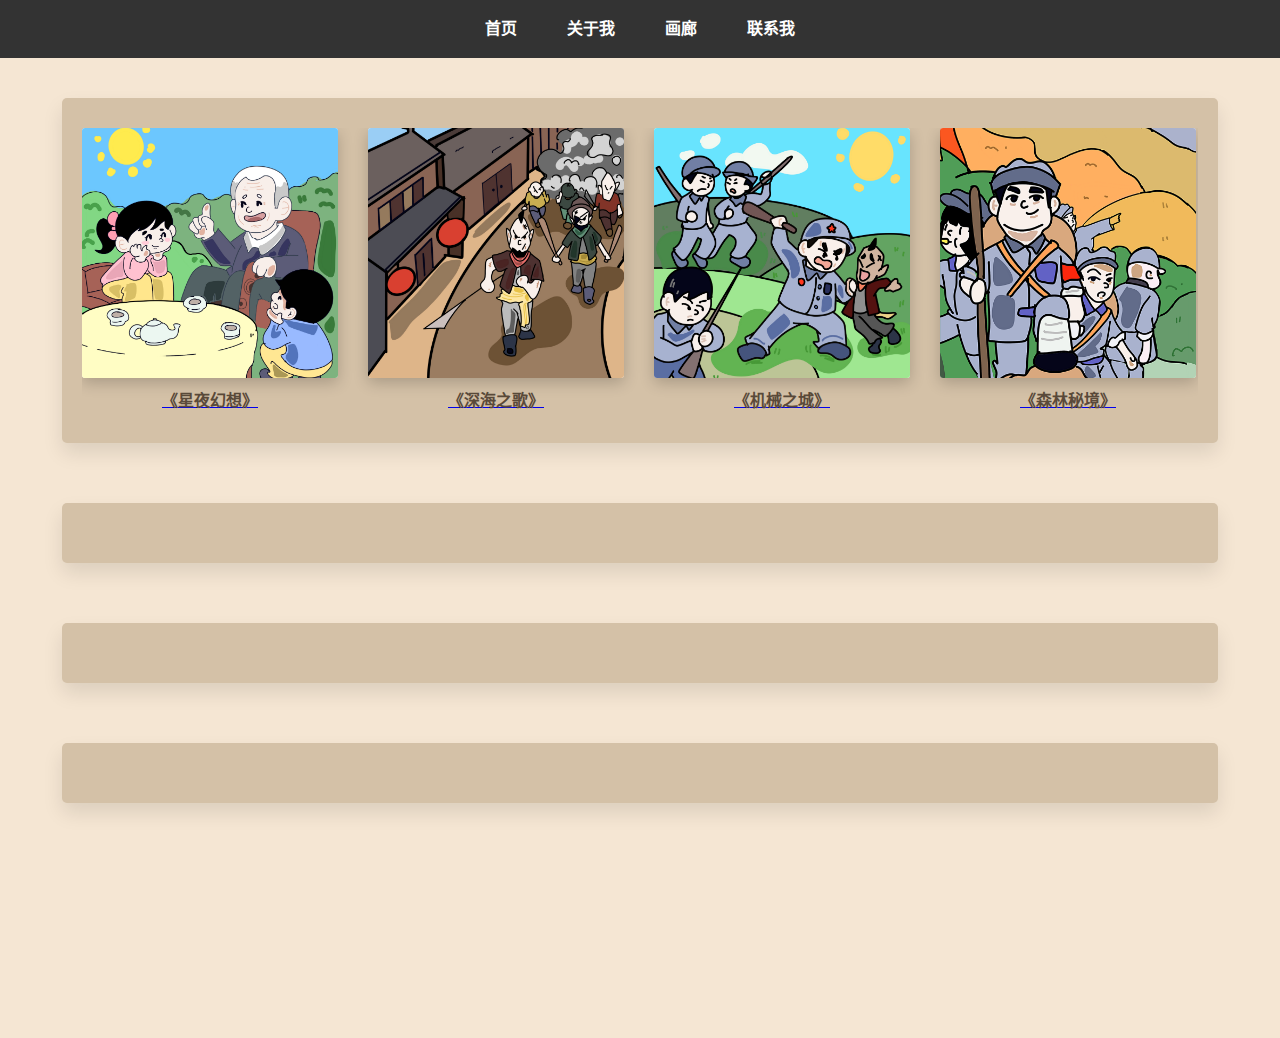
==== commit 1e81782e: "Update index.html" ====
--- a/index.html
+++ b/index.html
@@ -14,7 +14,40 @@
             background: #f5f0eb;
             color: #333;
         }
+
+        /* 导航栏样式 */
+        header {
+            background: #333;
+            color: white;
+            padding: 1rem;
+            box-shadow: 0 2px 5px rgba(0,0,0,0.1);
+        }
         
+        nav ul {
+            display: flex;
+            list-style: none;
+            padding: 0;
+            margin: 0;
+            justify-content: center;
+        }
+        
+        nav li {
+            margin: 0 15px;
+        }
+        
+        nav a {
+            color: white;
+            text-decoration: none;
+            font-weight: bold;
+            padding: 5px 10px;
+            border-radius: 4px;
+            transition: background-color 0.3s;
+        }
+        
+        nav a:hover {
+            background-color: #555;
+        }
+
         /* 书架容器 */
         .bookshelf {
             background: #f5e6d3;
@@ -36,16 +69,16 @@
         /* 书籍行 - 弹性布局不换行 */
         .book-row {
             display: flex;
-            flex-wrap: nowrap; /* 不换行 */
-            gap: 30px; /* 书籍间距 */
-            justify-content: flex-start; /* 左对齐 */
-            overflow-x: auto; /* 如果超出允许横向滚动 */
+            flex-wrap: nowrap;
+            gap: 30px;
+            justify-content: flex-start;
+            overflow-x: auto;
         }
         
         /* 每本书籍项 - 固定宽度 */
         .book-item {
-            flex: 0 0 calc(25% - 23px); /* 每行正好4本，考虑gap间距 */
-            min-width: 200px; /* 最小宽度 */
+            flex: 0 0 calc(25% - 23px);
+            min-width: 200px;
             transition: transform 0.3s ease;
             cursor: pointer;
         }
@@ -82,6 +115,19 @@
     </style>
 </head>
 <body>
+    <!-- 导航栏 -->
+    <header>
+        <nav>
+            <ul>
+                <li><a href="index.html">首页</a></li>
+                <li><a href="about.html">关于我</a></li>
+                <li><a href="gallery.html">画廊</a></li>
+                <li><a href="contact.html">联系我</a></li>
+            </ul>
+        </nav>
+    </header>
+
+    <!-- 书架内容 -->
     <div class="bookshelf">
         <!-- 第一层书架 - 4本书都在这一行 -->
         <div class="shelf">
